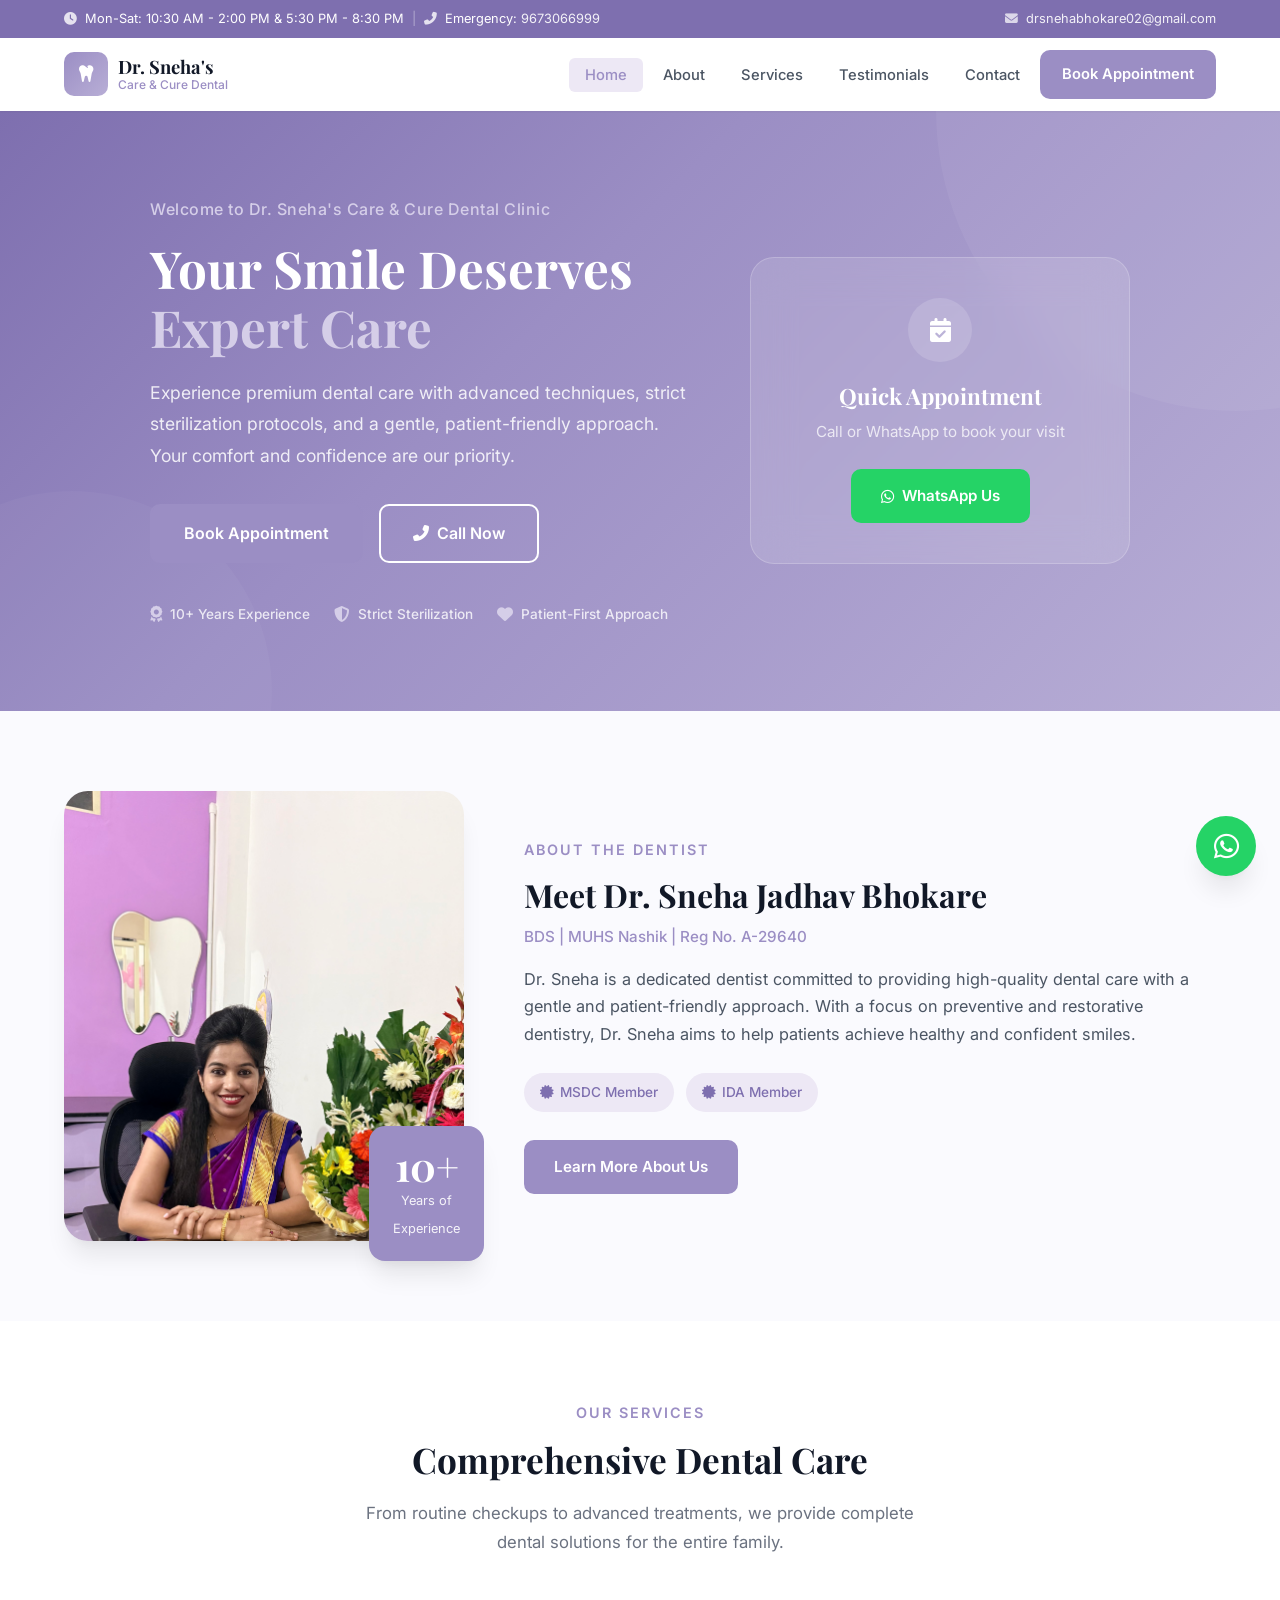
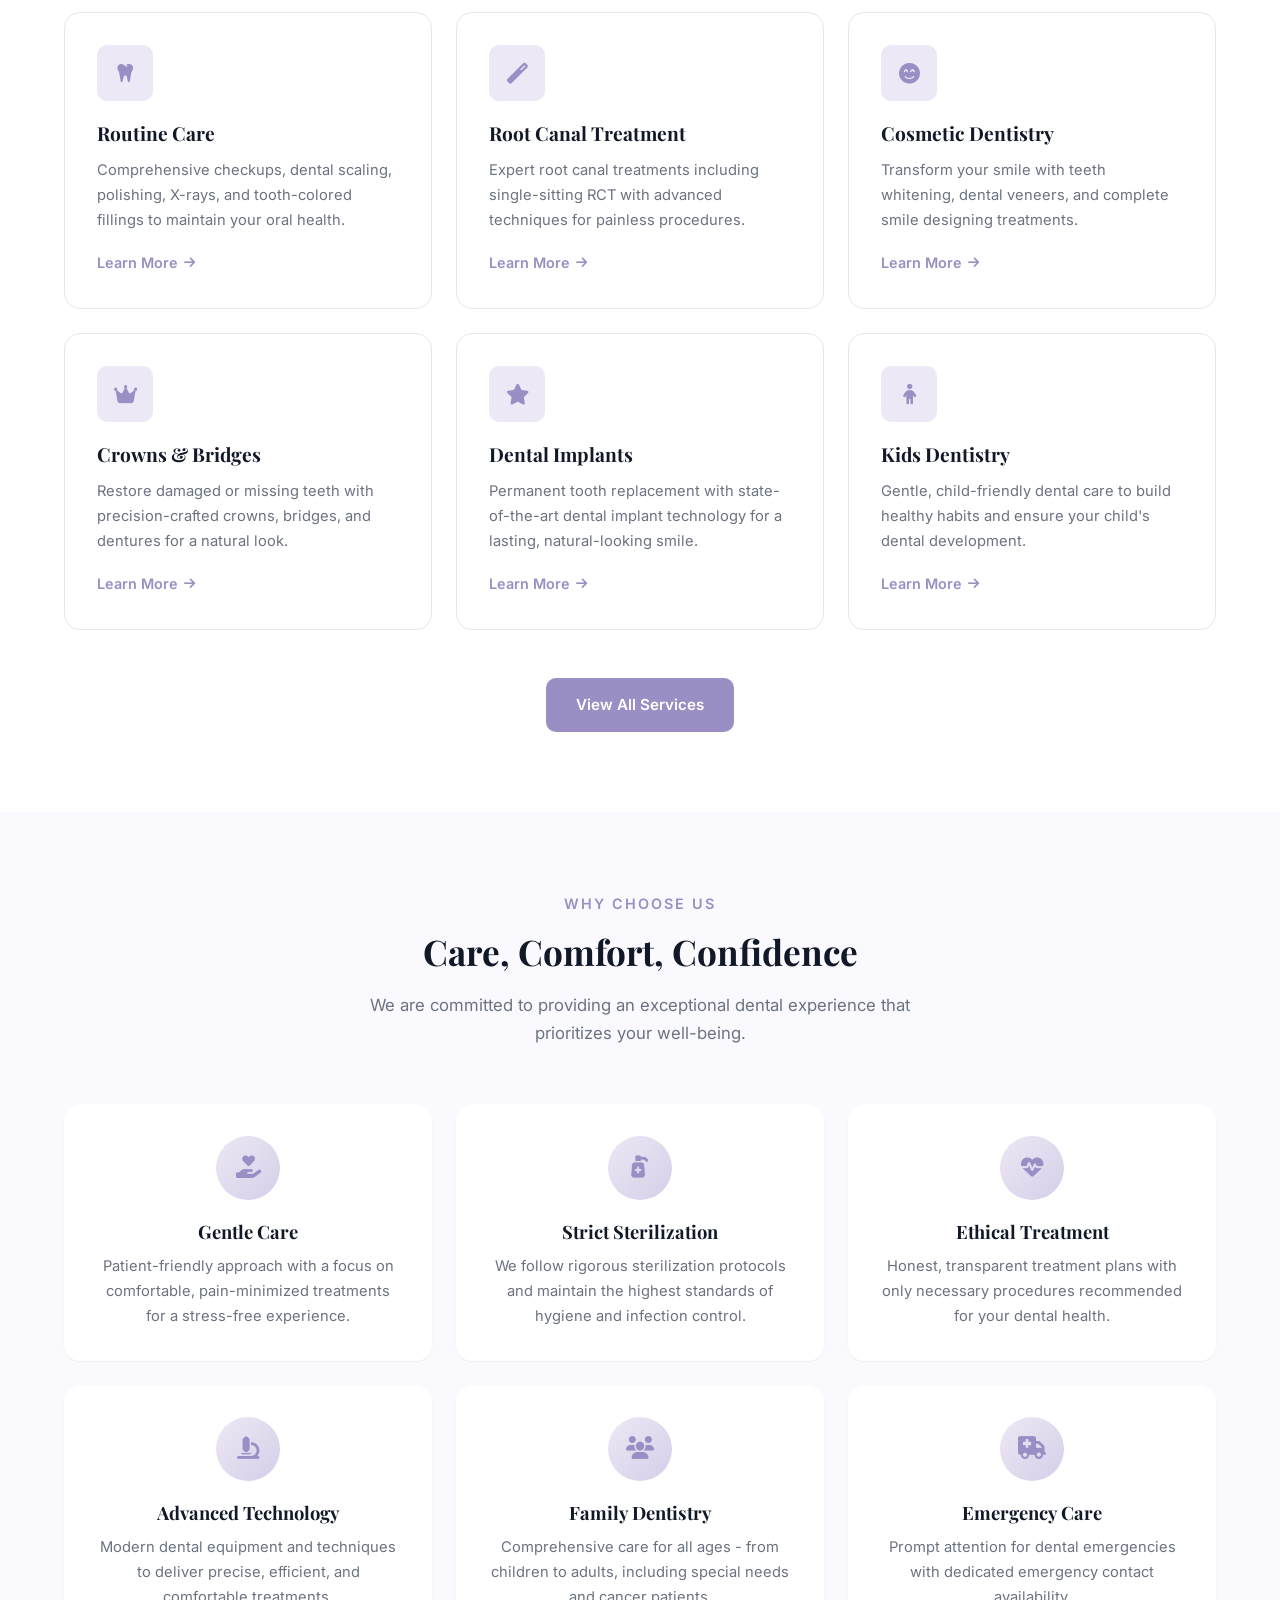
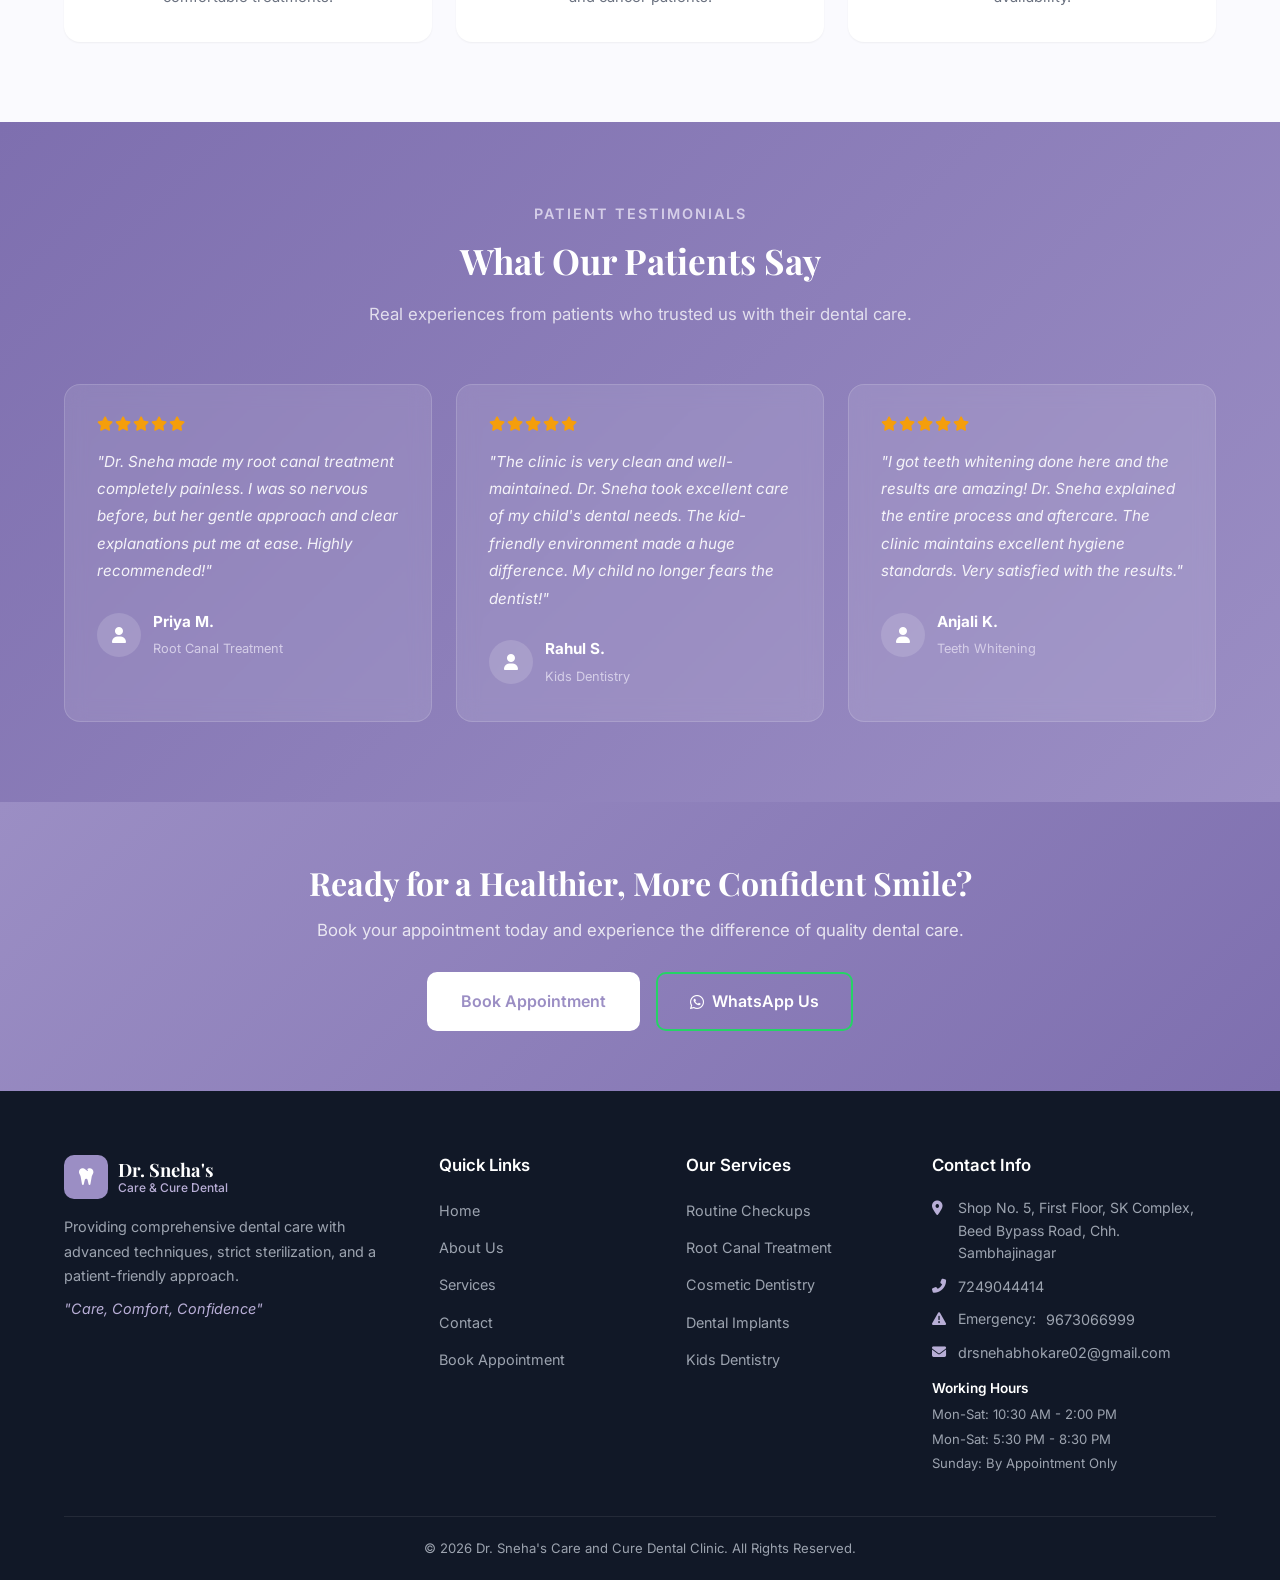
==== index.html @ 7ae0530c "add person image" ====
<!DOCTYPE html>
<html lang="en">
<head>
    <meta charset="UTF-8">
    <meta name="viewport" content="width=device-width, initial-scale=1.0">
    <meta name="description" content="Dr. Sneha's Care and Cure Dental Clinic - Premium dental care in Chh. Sambhajinagar. Offering root canal treatments, dental implants, cosmetic dentistry, and more. Book your appointment today.">
    <meta name="keywords" content="dentist Sambhajinagar, dental clinic, root canal treatment, dental implants, teeth whitening, cosmetic dentistry, kids dentistry, Dr Sneha Bhokare">
    <meta name="author" content="Dr. Sneha's Care and Cure Dental Clinic">
    <meta name="robots" content="index, follow">
    <meta property="og:title" content="Dr. Sneha's Care and Cure Dental Clinic | Care, Comfort, Confidence">
    <meta property="og:description" content="Premium dental care with advanced techniques and a patient-friendly approach in Chh. Sambhajinagar.">
    <meta property="og:type" content="website">
    <title>Dr. Sneha's Care and Cure Dental Clinic | Care, Comfort, Confidence</title>
    <link rel="preconnect" href="https://fonts.googleapis.com">
    <link rel="preconnect" href="https://fonts.gstatic.com" crossorigin>
    <link href="https://fonts.googleapis.com/css2?family=Playfair+Display:wght@400;500;600;700&family=Inter:wght@300;400;500;600;700&display=swap" rel="stylesheet">
    <link rel="stylesheet" href="https://cdnjs.cloudflare.com/ajax/libs/font-awesome/6.5.1/css/all.min.css">
    <link rel="stylesheet" href="css/styles.css">
</head>
<body>
    <!-- Top Bar -->
    <div class="top-bar">
        <div class="container top-bar-content">
            <div class="top-bar-left">
                <span><i class="fas fa-clock"></i> Mon-Sat: 10:30 AM - 2:00 PM &amp; 5:30 PM - 8:30 PM</span>
                <span class="top-bar-divider">|</span>
                <span><i class="fas fa-phone-alt"></i> Emergency: <a href="tel:9673066999">9673066999</a></span>
            </div>
            <div class="top-bar-right">
                <a href="mailto:drsnehabhokare02@gmail.com"><i class="fas fa-envelope"></i> drsnehabhokare02@gmail.com</a>
            </div>
        </div>
    </div>

    <!-- Navigation -->
    <nav class="navbar" id="navbar">
        <div class="container nav-content">
            <a href="index.html" class="logo">
                <span class="logo-icon"><i class="fas fa-tooth"></i></span>
                <div class="logo-text">
                    <span class="logo-name">Dr. Sneha's</span>
                    <span class="logo-tagline">Care &amp; Cure Dental</span>
                </div>
            </a>
            <ul class="nav-links" id="navLinks">
                <li><a href="index.html" class="active">Home</a></li>
                <li><a href="about.html">About</a></li>
                <li><a href="services.html">Services</a></li>
                <li><a href="index.html#testimonials">Testimonials</a></li>
                <li><a href="contact.html">Contact</a></li>
                <li><a href="contact.html#appointment" class="btn btn-nav">Book Appointment</a></li>
            </ul>
            <button class="hamburger" id="hamburger" aria-label="Toggle navigation menu">
                <span></span>
                <span></span>
                <span></span>
            </button>
        </div>
    </nav>

    <!-- Hero Section -->
    <section class="hero">
        <div class="hero-overlay"></div>
        <div class="container hero-content">
            <div class="hero-text">
                <p class="hero-subtitle">Welcome to Dr. Sneha's Care &amp; Cure Dental Clinic</p>
                <h1>Your Smile Deserves<br><span class="highlight">Expert Care</span></h1>
                <p class="hero-description">Experience premium dental care with advanced techniques, strict sterilization protocols, and a gentle, patient-friendly approach. Your comfort and confidence are our priority.</p>
                <div class="hero-cta">
                    <a href="contact.html#appointment" class="btn btn-primary btn-lg">Book Appointment</a>
                    <a href="tel:7249044414" class="btn btn-outline btn-lg"><i class="fas fa-phone-alt"></i> Call Now</a>
                </div>
                <div class="hero-badges">
                    <div class="badge">
                        <i class="fas fa-award"></i>
                        <span>10+ Years Experience</span>
                    </div>
                    <div class="badge">
                        <i class="fas fa-shield-alt"></i>
                        <span>Strict Sterilization</span>
                    </div>
                    <div class="badge">
                        <i class="fas fa-heart"></i>
                        <span>Patient-First Approach</span>
                    </div>
                </div>
            </div>
            <div class="hero-visual">
                <div class="hero-card">
                    <div class="hero-card-icon"><i class="fas fa-calendar-check"></i></div>
                    <h3>Quick Appointment</h3>
                    <p>Call or WhatsApp to book your visit</p>
                    <a href="https://wa.me/917249044414?text=Hello%20Dr.%20Sneha%2C%20I%20would%20like%20to%20book%20an%20appointment." class="btn btn-whatsapp" target="_blank" rel="noopener noreferrer">
                        <i class="fab fa-whatsapp"></i> WhatsApp Us
                    </a>
                </div>
            </div>
        </div>
    </section>

    <!-- About Preview Section -->
    <section class="section about-preview">
        <div class="container">
            <div class="about-preview-grid">
                <div class="about-preview-image">
                    <div class="doctor-image-wrapper about-img">
                        <img src="images/dr-sneha.jpg" alt="Dr. Sneha Jadhav Bhokare - Dentist at Care and Cure Dental Clinic" class="doctor-photo">
                    </div>
                    <div class="experience-badge">
                        <span class="exp-number">10+</span>
                        <span class="exp-text">Years of<br>Experience</span>
                    </div>
                </div>
                <div class="about-preview-content">
                    <p class="section-label">About the Dentist</p>
                    <h2>Meet Dr. Sneha Jadhav Bhokare</h2>
                    <p class="credentials">BDS | MUHS Nashik | Reg No. A-29640</p>
                    <p class="bio">Dr. Sneha is a dedicated dentist committed to providing high-quality dental care with a gentle and patient-friendly approach. With a focus on preventive and restorative dentistry, Dr. Sneha aims to help patients achieve healthy and confident smiles.</p>
                    <div class="membership-tags">
                        <span class="tag"><i class="fas fa-certificate"></i> MSDC Member</span>
                        <span class="tag"><i class="fas fa-certificate"></i> IDA Member</span>
                    </div>
                    <a href="about.html" class="btn btn-primary">Learn More About Us</a>
                </div>
            </div>
        </div>
    </section>

    <!-- Services Section -->
    <section class="section services-section" id="services">
        <div class="container">
            <div class="section-header">
                <p class="section-label">Our Services</p>
                <h2>Comprehensive Dental Care</h2>
                <p class="section-description">From routine checkups to advanced treatments, we provide complete dental solutions for the entire family.</p>
            </div>
            <div class="services-grid">
                <div class="service-card">
                    <div class="service-icon"><i class="fas fa-tooth"></i></div>
                    <h3>Routine Care</h3>
                    <p>Comprehensive checkups, dental scaling, polishing, X-rays, and tooth-colored fillings to maintain your oral health.</p>
                    <a href="services.html#routine" class="service-link">Learn More <i class="fas fa-arrow-right"></i></a>
                </div>
                <div class="service-card">
                    <div class="service-icon"><i class="fas fa-magic"></i></div>
                    <h3>Root Canal Treatment</h3>
                    <p>Expert root canal treatments including single-sitting RCT with advanced techniques for painless procedures.</p>
                    <a href="services.html#rootcanal" class="service-link">Learn More <i class="fas fa-arrow-right"></i></a>
                </div>
                <div class="service-card">
                    <div class="service-icon"><i class="fas fa-smile-beam"></i></div>
                    <h3>Cosmetic Dentistry</h3>
                    <p>Transform your smile with teeth whitening, dental veneers, and complete smile designing treatments.</p>
                    <a href="services.html#cosmetic" class="service-link">Learn More <i class="fas fa-arrow-right"></i></a>
                </div>
                <div class="service-card">
                    <div class="service-icon"><i class="fas fa-crown"></i></div>
                    <h3>Crowns &amp; Bridges</h3>
                    <p>Restore damaged or missing teeth with precision-crafted crowns, bridges, and dentures for a natural look.</p>
                    <a href="services.html#crowns" class="service-link">Learn More <i class="fas fa-arrow-right"></i></a>
                </div>
                <div class="service-card">
                    <div class="service-icon"><i class="fas fa-star"></i></div>
                    <h3>Dental Implants</h3>
                    <p>Permanent tooth replacement with state-of-the-art dental implant technology for a lasting, natural-looking smile.</p>
                    <a href="services.html#implants" class="service-link">Learn More <i class="fas fa-arrow-right"></i></a>
                </div>
                <div class="service-card">
                    <div class="service-icon"><i class="fas fa-child"></i></div>
                    <h3>Kids Dentistry</h3>
                    <p>Gentle, child-friendly dental care to build healthy habits and ensure your child's dental development.</p>
                    <a href="services.html#kids" class="service-link">Learn More <i class="fas fa-arrow-right"></i></a>
                </div>
            </div>
            <div class="section-cta">
                <a href="services.html" class="btn btn-primary">View All Services</a>
            </div>
        </div>
    </section>

    <!-- Why Choose Us Section -->
    <section class="section why-us-section">
        <div class="container">
            <div class="section-header">
                <p class="section-label">Why Choose Us</p>
                <h2>Care, Comfort, Confidence</h2>
                <p class="section-description">We are committed to providing an exceptional dental experience that prioritizes your well-being.</p>
            </div>
            <div class="why-us-grid">
                <div class="why-us-card">
                    <div class="why-us-icon"><i class="fas fa-hand-holding-heart"></i></div>
                    <h3>Gentle Care</h3>
                    <p>Patient-friendly approach with a focus on comfortable, pain-minimized treatments for a stress-free experience.</p>
                </div>
                <div class="why-us-card">
                    <div class="why-us-icon"><i class="fas fa-pump-medical"></i></div>
                    <h3>Strict Sterilization</h3>
                    <p>We follow rigorous sterilization protocols and maintain the highest standards of hygiene and infection control.</p>
                </div>
                <div class="why-us-card">
                    <div class="why-us-icon"><i class="fas fa-heartbeat"></i></div>
                    <h3>Ethical Treatment</h3>
                    <p>Honest, transparent treatment plans with only necessary procedures recommended for your dental health.</p>
                </div>
                <div class="why-us-card">
                    <div class="why-us-icon"><i class="fas fa-microscope"></i></div>
                    <h3>Advanced Technology</h3>
                    <p>Modern dental equipment and techniques to deliver precise, efficient, and comfortable treatments.</p>
                </div>
                <div class="why-us-card">
                    <div class="why-us-icon"><i class="fas fa-users"></i></div>
                    <h3>Family Dentistry</h3>
                    <p>Comprehensive care for all ages - from children to adults, including special needs and cancer patients.</p>
                </div>
                <div class="why-us-card">
                    <div class="why-us-icon"><i class="fas fa-ambulance"></i></div>
                    <h3>Emergency Care</h3>
                    <p>Prompt attention for dental emergencies with dedicated emergency contact availability.</p>
                </div>
            </div>
        </div>
    </section>

    <!-- Testimonials Section -->
    <section class="section testimonials-section" id="testimonials">
        <div class="container">
            <div class="section-header">
                <p class="section-label">Patient Testimonials</p>
                <h2>What Our Patients Say</h2>
                <p class="section-description">Real experiences from patients who trusted us with their dental care.</p>
            </div>
            <div class="testimonials-grid">
                <div class="testimonial-card">
                    <div class="testimonial-stars">
                        <i class="fas fa-star"></i><i class="fas fa-star"></i><i class="fas fa-star"></i><i class="fas fa-star"></i><i class="fas fa-star"></i>
                    </div>
                    <p class="testimonial-text">"Dr. Sneha made my root canal treatment completely painless. I was so nervous before, but her gentle approach and clear explanations put me at ease. Highly recommended!"</p>
                    <div class="testimonial-author">
                        <div class="author-avatar"><i class="fas fa-user"></i></div>
                        <div>
                            <strong>Priya M.</strong>
                            <span>Root Canal Treatment</span>
                        </div>
                    </div>
                </div>
                <div class="testimonial-card">
                    <div class="testimonial-stars">
                        <i class="fas fa-star"></i><i class="fas fa-star"></i><i class="fas fa-star"></i><i class="fas fa-star"></i><i class="fas fa-star"></i>
                    </div>
                    <p class="testimonial-text">"The clinic is very clean and well-maintained. Dr. Sneha took excellent care of my child's dental needs. The kid-friendly environment made a huge difference. My child no longer fears the dentist!"</p>
                    <div class="testimonial-author">
                        <div class="author-avatar"><i class="fas fa-user"></i></div>
                        <div>
                            <strong>Rahul S.</strong>
                            <span>Kids Dentistry</span>
                        </div>
                    </div>
                </div>
                <div class="testimonial-card">
                    <div class="testimonial-stars">
                        <i class="fas fa-star"></i><i class="fas fa-star"></i><i class="fas fa-star"></i><i class="fas fa-star"></i><i class="fas fa-star"></i>
                    </div>
                    <p class="testimonial-text">"I got teeth whitening done here and the results are amazing! Dr. Sneha explained the entire process and aftercare. The clinic maintains excellent hygiene standards. Very satisfied with the results."</p>
                    <div class="testimonial-author">
                        <div class="author-avatar"><i class="fas fa-user"></i></div>
                        <div>
                            <strong>Anjali K.</strong>
                            <span>Teeth Whitening</span>
                        </div>
                    </div>
                </div>
            </div>
        </div>
    </section>

    <!-- CTA Section -->
    <section class="cta-section">
        <div class="container cta-content">
            <h2>Ready for a Healthier, More Confident Smile?</h2>
            <p>Book your appointment today and experience the difference of quality dental care.</p>
            <div class="cta-buttons">
                <a href="contact.html#appointment" class="btn btn-white btn-lg">Book Appointment</a>
                <a href="https://wa.me/917249044414?text=Hello%20Dr.%20Sneha%2C%20I%20would%20like%20to%20book%20an%20appointment." class="btn btn-whatsapp-outline btn-lg" target="_blank" rel="noopener noreferrer">
                    <i class="fab fa-whatsapp"></i> WhatsApp Us
                </a>
            </div>
        </div>
    </section>

    <!-- Footer -->
    <footer class="footer">
        <div class="container">
            <div class="footer-grid">
                <div class="footer-col">
                    <div class="footer-logo">
                        <span class="logo-icon"><i class="fas fa-tooth"></i></span>
                        <div class="logo-text">
                            <span class="logo-name">Dr. Sneha's</span>
                            <span class="logo-tagline">Care &amp; Cure Dental</span>
                        </div>
                    </div>
                    <p>Providing comprehensive dental care with advanced techniques, strict sterilization, and a patient-friendly approach.</p>
                    <p class="tagline-footer"><em>"Care, Comfort, Confidence"</em></p>
                </div>
                <div class="footer-col">
                    <h4>Quick Links</h4>
                    <ul>
                        <li><a href="index.html">Home</a></li>
                        <li><a href="about.html">About Us</a></li>
                        <li><a href="services.html">Services</a></li>
                        <li><a href="contact.html">Contact</a></li>
                        <li><a href="contact.html#appointment">Book Appointment</a></li>
                    </ul>
                </div>
                <div class="footer-col">
                    <h4>Our Services</h4>
                    <ul>
                        <li><a href="services.html#routine">Routine Checkups</a></li>
                        <li><a href="services.html#rootcanal">Root Canal Treatment</a></li>
                        <li><a href="services.html#cosmetic">Cosmetic Dentistry</a></li>
                        <li><a href="services.html#implants">Dental Implants</a></li>
                        <li><a href="services.html#kids">Kids Dentistry</a></li>
                    </ul>
                </div>
                <div class="footer-col">
                    <h4>Contact Info</h4>
                    <ul class="contact-list">
                        <li><i class="fas fa-map-marker-alt"></i> Shop No. 5, First Floor, SK Complex, Beed Bypass Road, Chh. Sambhajinagar</li>
                        <li><i class="fas fa-phone-alt"></i> <a href="tel:7249044414">7249044414</a></li>
                        <li><i class="fas fa-exclamation-triangle"></i> Emergency: <a href="tel:9673066999">9673066999</a></li>
                        <li><i class="fas fa-envelope"></i> <a href="mailto:drsnehabhokare02@gmail.com">drsnehabhokare02@gmail.com</a></li>
                    </ul>
                    <div class="footer-hours">
                        <h5>Working Hours</h5>
                        <p>Mon-Sat: 10:30 AM - 2:00 PM</p>
                        <p>Mon-Sat: 5:30 PM - 8:30 PM</p>
                        <p>Sunday: By Appointment Only</p>
                    </div>
                </div>
            </div>
            <div class="footer-bottom">
                <p>&copy; 2026 Dr. Sneha's Care and Cure Dental Clinic. All Rights Reserved.</p>
            </div>
        </div>
    </footer>

    <!-- WhatsApp Float Button -->
    <a href="https://wa.me/917249044414?text=Hello%20Dr.%20Sneha%2C%20I%20would%20like%20to%20book%20an%20appointment." class="whatsapp-float" target="_blank" rel="noopener noreferrer" aria-label="Chat on WhatsApp">
        <i class="fab fa-whatsapp"></i>
    </a>

    <!-- Back to Top Button -->
    <button class="back-to-top" id="backToTop" aria-label="Back to top">
        <i class="fas fa-chevron-up"></i>
    </button>

    <script src="js/main.js"></script>
</body>
</html>
---- css/styles.css ----
/* ===================================
   Dr. Sneha's Care & Cure Dental Clinic
   Premium Dental Website Stylesheet
   Color Palette: Lavender / White
   =================================== */

/* --- CSS Variables --- */
:root {
    --primary: #9B8EC4;
    --primary-dark: #7E6FAF;
    --primary-light: #B8AED6;
    --primary-lighter: #D5CEE8;
    --primary-lightest: #EDE8F5;
    --lavender: #D5CEE8;
    --lavender-light: #F0ECF7;
    --white: #FFFFFF;
    --off-white: #FAFAFE;
    --gray-50: #F9FAFB;
    --gray-100: #F3F4F6;
    --gray-200: #E5E7EB;
    --gray-300: #D1D5DB;
    --gray-400: #9CA3AF;
    --gray-500: #6B7280;
    --gray-600: #4B5563;
    --gray-700: #374151;
    --gray-800: #1F2937;
    --gray-900: #111827;
    --success: #10B981;
    --warning: #F59E0B;
    --danger: #EF4444;
    --whatsapp: #25D366;
    --font-heading: 'Playfair Display', Georgia, serif;
    --font-body: 'Inter', -apple-system, BlinkMacSystemFont, sans-serif;
    --shadow-sm: 0 1px 2px rgba(0, 0, 0, 0.05);
    --shadow: 0 4px 6px -1px rgba(0, 0, 0, 0.07), 0 2px 4px -2px rgba(0, 0, 0, 0.05);
    --shadow-md: 0 10px 15px -3px rgba(0, 0, 0, 0.08), 0 4px 6px -4px rgba(0, 0, 0, 0.05);
    --shadow-lg: 0 20px 25px -5px rgba(0, 0, 0, 0.08), 0 8px 10px -6px rgba(0, 0, 0, 0.04);
    --shadow-xl: 0 25px 50px -12px rgba(0, 0, 0, 0.15);
    --radius-sm: 6px;
    --radius: 10px;
    --radius-lg: 16px;
    --radius-xl: 24px;
    --transition: all 0.3s ease;
}

/* --- Reset & Base --- */
*, *::before, *::after {
    margin: 0;
    padding: 0;
    box-sizing: border-box;
}

html {
    scroll-behavior: smooth;
    scroll-padding-top: 100px;
}

body {
    font-family: var(--font-body);
    color: var(--gray-700);
    line-height: 1.7;
    background: var(--white);
    -webkit-font-smoothing: antialiased;
}

a {
    text-decoration: none;
    color: var(--primary);
    transition: var(--transition);
}

a:hover {
    color: var(--primary-dark);
}

img {
    max-width: 100%;
    height: auto;
    display: block;
}

h1, h2, h3, h4, h5, h6 {
    font-family: var(--font-heading);
    color: var(--gray-900);
    line-height: 1.3;
}

.container {
    max-width: 1200px;
    margin: 0 auto;
    padding: 0 24px;
}

.section {
    padding: 80px 0;
}

/* --- Top Bar --- */
.top-bar {
    background: var(--primary-dark);
    color: var(--white);
    font-size: 0.8rem;
    padding: 8px 0;
}

.top-bar-content {
    display: flex;
    justify-content: space-between;
    align-items: center;
}

.top-bar-left {
    display: flex;
    align-items: center;
    gap: 8px;
}

.top-bar-left i, .top-bar-right i {
    margin-right: 4px;
    opacity: 0.8;
}

.top-bar a {
    color: var(--white);
    opacity: 0.9;
}

.top-bar a:hover {
    opacity: 1;
    color: var(--lavender);
}

.top-bar-divider {
    opacity: 0.4;
}

/* --- Navbar --- */
.navbar {
    background: var(--white);
    position: sticky;
    top: 0;
    z-index: 1000;
    box-shadow: var(--shadow-sm);
    transition: var(--transition);
}

.navbar.scrolled {
    box-shadow: var(--shadow-md);
}

.nav-content {
    display: flex;
    justify-content: space-between;
    align-items: center;
    padding-top: 12px;
    padding-bottom: 12px;
}

.logo {
    display: flex;
    align-items: center;
    gap: 10px;
    color: var(--gray-900);
}

.logo:hover {
    color: var(--gray-900);
}

.logo-icon {
    width: 44px;
    height: 44px;
    background: linear-gradient(135deg, var(--primary), var(--primary-light));
    border-radius: var(--radius);
    display: flex;
    align-items: center;
    justify-content: center;
    color: var(--white);
    font-size: 1.2rem;
}

.logo-text {
    display: flex;
    flex-direction: column;
}

.logo-name {
    font-family: var(--font-heading);
    font-size: 1.15rem;
    font-weight: 700;
    color: var(--gray-900);
    line-height: 1.2;
}

.logo-tagline {
    font-size: 0.75rem;
    color: var(--primary);
    font-weight: 500;
    line-height: 1.2;
}

.nav-links {
    display: flex;
    align-items: center;
    list-style: none;
    gap: 4px;
}

.nav-links a {
    color: var(--gray-600);
    font-weight: 500;
    font-size: 0.92rem;
    padding: 8px 16px;
    border-radius: var(--radius-sm);
    transition: var(--transition);
}

.nav-links a:hover,
.nav-links a.active {
    color: var(--primary);
    background: var(--primary-lightest);
}

.btn-nav {
    background: var(--primary) !important;
    color: var(--white) !important;
    padding: 10px 20px !important;
    border-radius: var(--radius) !important;
    font-weight: 600 !important;
}

.btn-nav:hover {
    background: var(--primary-dark) !important;
    color: var(--white) !important;
}

.hamburger {
    display: none;
    flex-direction: column;
    gap: 5px;
    background: none;
    border: none;
    cursor: pointer;
    padding: 8px;
}

.hamburger span {
    width: 24px;
    height: 2.5px;
    background: var(--gray-700);
    border-radius: 2px;
    transition: var(--transition);
}

.hamburger.active span:nth-child(1) {
    transform: rotate(45deg) translate(5px, 5px);
}

.hamburger.active span:nth-child(2) {
    opacity: 0;
}

.hamburger.active span:nth-child(3) {
    transform: rotate(-45deg) translate(5px, -5px);
}

/* --- Buttons --- */
.btn {
    display: inline-flex;
    align-items: center;
    justify-content: center;
    gap: 8px;
    font-family: var(--font-body);
    font-weight: 600;
    font-size: 0.95rem;
    padding: 12px 28px;
    border-radius: var(--radius);
    border: 2px solid transparent;
    cursor: pointer;
    transition: var(--transition);
    white-space: nowrap;
}

.btn-primary {
    background: var(--primary);
    color: var(--white);
    border-color: var(--primary);
}

.btn-primary:hover {
    background: var(--primary-dark);
    border-color: var(--primary-dark);
    color: var(--white);
    transform: translateY(-2px);
    box-shadow: var(--shadow-md);
}

.btn-outline {
    background: transparent;
    color: var(--white);
    border-color: var(--white);
}

.btn-outline:hover {
    background: var(--white);
    color: var(--primary);
    transform: translateY(-2px);
}

.btn-white {
    background: var(--white);
    color: var(--primary);
    border-color: var(--white);
}

.btn-white:hover {
    background: var(--primary-lightest);
    color: var(--primary-dark);
    transform: translateY(-2px);
    box-shadow: var(--shadow-md);
}

.btn-whatsapp {
    background: var(--whatsapp);
    color: var(--white);
    border-color: var(--whatsapp);
}

.btn-whatsapp:hover {
    background: #1da851;
    border-color: #1da851;
    color: var(--white);
    transform: translateY(-2px);
}

.btn-whatsapp-outline {
    background: transparent;
    color: var(--white);
    border-color: var(--whatsapp);
}

.btn-whatsapp-outline:hover {
    background: var(--whatsapp);
    color: var(--white);
    transform: translateY(-2px);
}

.btn-lg {
    padding: 14px 32px;
    font-size: 1rem;
}

.btn-full {
    width: 100%;
}

/* --- Hero Section --- */
.hero {
    position: relative;
    background: linear-gradient(135deg, var(--primary-dark) 0%, var(--primary) 40%, var(--primary-light) 100%);
    min-height: 600px;
    display: flex;
    align-items: center;
    overflow: hidden;
}

.hero::before {
    content: '';
    position: absolute;
    top: -50%;
    right: -20%;
    width: 600px;
    height: 600px;
    background: rgba(255, 255, 255, 0.05);
    border-radius: 50%;
}

.hero::after {
    content: '';
    position: absolute;
    bottom: -30%;
    left: -10%;
    width: 400px;
    height: 400px;
    background: rgba(255, 255, 255, 0.03);
    border-radius: 50%;
}

.hero-content {
    display: grid;
    grid-template-columns: 1fr 380px;
    gap: 60px;
    align-items: center;
    padding: 80px 24px;
    position: relative;
    z-index: 1;
}

.hero-subtitle {
    color: var(--lavender);
    font-weight: 500;
    font-size: 1rem;
    margin-bottom: 16px;
    letter-spacing: 0.5px;
}

.hero h1 {
    color: var(--white);
    font-size: 3.2rem;
    font-weight: 700;
    margin-bottom: 20px;
    line-height: 1.15;
}

.hero .highlight {
    color: var(--lavender);
    position: relative;
}

.hero-description {
    color: rgba(255, 255, 255, 0.85);
    font-size: 1.1rem;
    margin-bottom: 32px;
    max-width: 540px;
    line-height: 1.8;
}

.hero-cta {
    display: flex;
    gap: 16px;
    margin-bottom: 40px;
}

.hero-badges {
    display: flex;
    gap: 24px;
}

.badge {
    display: flex;
    align-items: center;
    gap: 8px;
    color: rgba(255, 255, 255, 0.8);
    font-size: 0.85rem;
    font-weight: 500;
}

.badge i {
    color: var(--lavender);
    font-size: 1rem;
}

.hero-card {
    background: rgba(255, 255, 255, 0.12);
    backdrop-filter: blur(20px);
    border: 1px solid rgba(255, 255, 255, 0.2);
    border-radius: var(--radius-xl);
    padding: 40px 32px;
    text-align: center;
    color: var(--white);
}

.hero-card-icon {
    width: 64px;
    height: 64px;
    background: rgba(255, 255, 255, 0.15);
    border-radius: 50%;
    display: flex;
    align-items: center;
    justify-content: center;
    margin: 0 auto 20px;
    font-size: 1.5rem;
}

.hero-card h3 {
    color: var(--white);
    font-size: 1.4rem;
    margin-bottom: 8px;
}

.hero-card p {
    color: rgba(255, 255, 255, 0.75);
    margin-bottom: 24px;
    font-size: 0.95rem;
}

/* --- Section Styles --- */
.section-header {
    text-align: center;
    margin-bottom: 56px;
}

.section-label {
    color: var(--primary);
    font-weight: 600;
    font-size: 0.9rem;
    text-transform: uppercase;
    letter-spacing: 2px;
    margin-bottom: 12px;
}

.section-header h2 {
    font-size: 2.2rem;
    margin-bottom: 16px;
}

.section-description {
    color: var(--gray-500);
    font-size: 1.05rem;
    max-width: 600px;
    margin: 0 auto;
}

.section-cta {
    text-align: center;
    margin-top: 48px;
}

/* --- About Preview --- */
.about-preview {
    background: var(--off-white);
}

.about-preview-grid {
    display: grid;
    grid-template-columns: 400px 1fr;
    gap: 60px;
    align-items: center;
}

.about-preview-image {
    position: relative;
}

.image-placeholder {
    background: linear-gradient(135deg, var(--primary-lighter), var(--lavender-light));
    border-radius: var(--radius-lg);
    display: flex;
    flex-direction: column;
    align-items: center;
    justify-content: center;
    gap: 16px;
    color: var(--primary);
    min-height: 450px;
}

.image-placeholder i {
    font-size: 4rem;
    opacity: 0.6;
}

.image-placeholder span {
    font-weight: 500;
    font-size: 0.95rem;
    opacity: 0.7;
}

/* --- Doctor Photo --- */
.doctor-image-wrapper {
    border-radius: var(--radius-xl);
    overflow: hidden;
    min-height: 450px;
    position: relative;
    box-shadow: var(--shadow-lg);
}

.doctor-image-wrapper.doctor-portrait {
    min-height: 480px;
}

.doctor-photo {
    width: 100%;
    height: 100%;
    object-fit: cover;
    object-position: top center;
    position: absolute;
    top: 0;
    left: 0;
    display: block;
}

.experience-badge {
    position: absolute;
    bottom: -20px;
    right: -20px;
    background: var(--primary);
    color: var(--white);
    border-radius: var(--radius-lg);
    padding: 20px 24px;
    text-align: center;
    box-shadow: var(--shadow-lg);
}

.exp-number {
    display: block;
    font-family: var(--font-heading);
    font-size: 2.5rem;
    font-weight: 700;
    line-height: 1;
}

.exp-text {
    font-size: 0.8rem;
    opacity: 0.9;
    line-height: 1.3;
}

.about-preview-content .credentials {
    color: var(--primary);
    font-weight: 500;
    font-size: 0.95rem;
    margin-bottom: 16px;
}

.about-preview-content h2 {
    font-size: 2rem;
    margin-bottom: 8px;
}

.bio {
    color: var(--gray-600);
    margin-bottom: 24px;
    font-size: 1.02rem;
}

.membership-tags {
    display: flex;
    flex-wrap: wrap;
    gap: 12px;
    margin-bottom: 28px;
}

.tag {
    background: var(--primary-lightest);
    color: var(--primary-dark);
    padding: 8px 16px;
    border-radius: 50px;
    font-size: 0.85rem;
    font-weight: 500;
    display: flex;
    align-items: center;
    gap: 6px;
}

/* --- Services Section --- */
.services-grid {
    display: grid;
    grid-template-columns: repeat(3, 1fr);
    gap: 24px;
}

.service-card {
    background: var(--white);
    border: 1px solid var(--gray-200);
    border-radius: var(--radius-lg);
    padding: 32px;
    transition: var(--transition);
}

.service-card:hover {
    border-color: var(--primary-light);
    box-shadow: var(--shadow-lg);
    transform: translateY(-4px);
}

.service-icon {
    width: 56px;
    height: 56px;
    background: var(--primary-lightest);
    border-radius: var(--radius);
    display: flex;
    align-items: center;
    justify-content: center;
    color: var(--primary);
    font-size: 1.3rem;
    margin-bottom: 20px;
    transition: var(--transition);
}

.service-card:hover .service-icon {
    background: var(--primary);
    color: var(--white);
}

.service-card h3 {
    font-size: 1.2rem;
    margin-bottom: 12px;
}

.service-card p {
    color: var(--gray-500);
    font-size: 0.92rem;
    margin-bottom: 16px;
}

.service-link {
    font-weight: 600;
    font-size: 0.9rem;
    display: inline-flex;
    align-items: center;
    gap: 6px;
}

.service-link i {
    font-size: 0.8rem;
    transition: transform 0.3s;
}

.service-link:hover i {
    transform: translateX(4px);
}

/* --- Why Us Section --- */
.why-us-section {
    background: var(--off-white);
}

.why-us-grid {
    display: grid;
    grid-template-columns: repeat(3, 1fr);
    gap: 24px;
}

.why-us-card {
    background: var(--white);
    border-radius: var(--radius-lg);
    padding: 32px;
    text-align: center;
    box-shadow: var(--shadow-sm);
    transition: var(--transition);
}

.why-us-card:hover {
    box-shadow: var(--shadow-md);
    transform: translateY(-2px);
}

.why-us-icon {
    width: 64px;
    height: 64px;
    background: linear-gradient(135deg, var(--primary-lightest), var(--lavender));
    border-radius: 50%;
    display: flex;
    align-items: center;
    justify-content: center;
    color: var(--primary);
    font-size: 1.4rem;
    margin: 0 auto 20px;
}

.why-us-card h3 {
    font-size: 1.15rem;
    margin-bottom: 10px;
}

.why-us-card p {
    color: var(--gray-500);
    font-size: 0.92rem;
}

/* --- Testimonials Section --- */
.testimonials-section {
    background: linear-gradient(135deg, var(--primary-dark) 0%, var(--primary) 100%);
    color: var(--white);
}

.testimonials-section .section-label {
    color: var(--lavender);
}

.testimonials-section .section-header h2 {
    color: var(--white);
}

.testimonials-section .section-description {
    color: rgba(255, 255, 255, 0.75);
}

.testimonials-grid {
    display: grid;
    grid-template-columns: repeat(3, 1fr);
    gap: 24px;
}

.testimonial-card {
    background: rgba(255, 255, 255, 0.1);
    backdrop-filter: blur(10px);
    border: 1px solid rgba(255, 255, 255, 0.15);
    border-radius: var(--radius-lg);
    padding: 32px;
}

.testimonial-stars {
    color: var(--warning);
    margin-bottom: 16px;
    font-size: 0.9rem;
    display: flex;
    gap: 2px;
}

.testimonial-text {
    color: rgba(255, 255, 255, 0.9);
    font-size: 0.95rem;
    font-style: italic;
    margin-bottom: 24px;
    line-height: 1.8;
}

.testimonial-author {
    display: flex;
    align-items: center;
    gap: 12px;
}

.author-avatar {
    width: 44px;
    height: 44px;
    background: rgba(255, 255, 255, 0.15);
    border-radius: 50%;
    display: flex;
    align-items: center;
    justify-content: center;
    color: var(--white);
    font-size: 1rem;
}

.testimonial-author strong {
    display: block;
    color: var(--white);
    font-size: 0.95rem;
}

.testimonial-author span {
    color: var(--lavender);
    font-size: 0.8rem;
}

/* --- CTA Section --- */
.cta-section {
    background: linear-gradient(135deg, var(--primary) 0%, var(--primary-dark) 100%);
    padding: 60px 0;
}

.cta-content {
    text-align: center;
}

.cta-content h2 {
    color: var(--white);
    font-size: 2rem;
    margin-bottom: 12px;
}

.cta-content p {
    color: rgba(255, 255, 255, 0.8);
    font-size: 1.05rem;
    margin-bottom: 28px;
}

.cta-buttons {
    display: flex;
    justify-content: center;
    gap: 16px;
    flex-wrap: wrap;
}

/* --- Page Header (Inner pages) --- */
.page-header {
    background: linear-gradient(135deg, var(--primary-dark) 0%, var(--primary) 100%);
    padding: 60px 0 50px;
    text-align: center;
}

.page-header h1 {
    color: var(--white);
    font-size: 2.5rem;
    margin-bottom: 8px;
}

.page-header p {
    color: rgba(255, 255, 255, 0.8);
    font-size: 1.05rem;
    margin-bottom: 16px;
}

.breadcrumb {
    font-size: 0.85rem;
    color: rgba(255, 255, 255, 0.6);
}

.breadcrumb a {
    color: rgba(255, 255, 255, 0.7);
}

.breadcrumb a:hover {
    color: var(--white);
}

.breadcrumb i {
    font-size: 0.7rem;
    margin: 0 8px;
}

/* --- About Doctor Section --- */
.about-doctor-grid {
    display: grid;
    grid-template-columns: 380px 1fr;
    gap: 60px;
    align-items: start;
}

.doctor-portrait {
    min-height: 480px;
    border-radius: var(--radius-xl);
}

.credential-list {
    display: grid;
    grid-template-columns: 1fr 1fr;
    gap: 16px;
    margin-bottom: 24px;
}

.credential {
    display: flex;
    align-items: start;
    gap: 12px;
    padding: 12px 16px;
    background: var(--primary-lightest);
    border-radius: var(--radius);
}

.credential i {
    color: var(--primary);
    font-size: 1.1rem;
    margin-top: 2px;
}

.credential strong {
    display: block;
    font-size: 0.8rem;
    color: var(--gray-500);
    text-transform: uppercase;
    letter-spacing: 0.5px;
}

.credential span {
    font-size: 0.95rem;
    color: var(--gray-800);
    font-weight: 500;
}

.bio-text {
    color: var(--gray-600);
    margin-bottom: 16px;
    font-size: 1rem;
}

.membership-section {
    margin-top: 24px;
}

.membership-section h4 {
    font-family: var(--font-body);
    font-size: 0.9rem;
    text-transform: uppercase;
    letter-spacing: 1px;
    color: var(--gray-500);
    margin-bottom: 12px;
}

/* --- Clinic Features --- */
.clinic-overview {
    background: var(--off-white);
}

.clinic-features-grid {
    display: grid;
    grid-template-columns: repeat(3, 1fr);
    gap: 24px;
}

.clinic-feature {
    text-align: center;
}

.feature-image-placeholder {
    background: linear-gradient(135deg, var(--primary-lighter), var(--lavender-light));
    border-radius: var(--radius-lg);
    min-height: 220px;
    display: flex;
    flex-direction: column;
    align-items: center;
    justify-content: center;
    gap: 12px;
    margin-bottom: 20px;
    color: var(--primary);
}

.feature-image-placeholder i {
    font-size: 3rem;
    opacity: 0.5;
}

.feature-image-placeholder span {
    font-size: 0.85rem;
    opacity: 0.6;
    font-weight: 500;
}

.clinic-feature h3 {
    font-size: 1.2rem;
    margin-bottom: 8px;
}

.clinic-feature p {
    color: var(--gray-500);
    font-size: 0.92rem;
}

/* --- Values Section --- */
.values-grid {
    display: grid;
    grid-template-columns: repeat(3, 1fr);
    gap: 24px;
}

.value-card {
    background: var(--white);
    border: 1px solid var(--gray-200);
    border-radius: var(--radius-lg);
    padding: 36px;
    transition: var(--transition);
}

.value-card:hover {
    border-color: var(--primary-light);
    box-shadow: var(--shadow-md);
}

.value-number {
    font-family: var(--font-heading);
    font-size: 2.5rem;
    font-weight: 700;
    color: var(--primary-lighter);
    margin-bottom: 12px;
}

.value-card h3 {
    font-size: 1.3rem;
    margin-bottom: 12px;
}

.value-card p {
    color: var(--gray-500);
    font-size: 0.95rem;
}

/* --- Patients Section --- */
.patients-section {
    background: var(--off-white);
}

.patients-grid {
    display: grid;
    grid-template-columns: repeat(3, 1fr);
    gap: 20px;
}

.patient-type {
    background: var(--white);
    border-radius: var(--radius-lg);
    padding: 28px;
    text-align: center;
    border: 1px solid var(--gray-200);
    transition: var(--transition);
}

.patient-type:hover {
    border-color: var(--primary-light);
    box-shadow: var(--shadow);
}

.patient-type i {
    font-size: 2rem;
    color: var(--primary);
    margin-bottom: 12px;
}

.patient-type h4 {
    font-size: 1.05rem;
    margin-bottom: 6px;
}

.patient-type p {
    color: var(--gray-500);
    font-size: 0.85rem;
}

/* --- Services Detail Page --- */
.service-detail-block {
    padding: 60px 0;
    border-bottom: 1px solid var(--gray-200);
}

.service-detail-block:last-child {
    border-bottom: none;
}

.service-detail-block.alt {
    background: var(--off-white);
}

.service-detail-content {
    max-width: 800px;
    margin: 0 auto;
}

.service-detail-icon {
    width: 64px;
    height: 64px;
    background: var(--primary-lightest);
    border-radius: var(--radius-lg);
    display: flex;
    align-items: center;
    justify-content: center;
    color: var(--primary);
    font-size: 1.5rem;
    margin-bottom: 20px;
}

.service-detail-content h2 {
    font-size: 1.8rem;
    margin-bottom: 16px;
}

.service-intro {
    color: var(--gray-600);
    font-size: 1.05rem;
    margin-bottom: 32px;
    line-height: 1.8;
}

.service-list {
    display: flex;
    flex-direction: column;
    gap: 20px;
}

.service-item {
    display: flex;
    gap: 16px;
    align-items: start;
}

.service-item > i {
    color: var(--primary);
    font-size: 1.2rem;
    margin-top: 4px;
    flex-shrink: 0;
}

.service-item h4 {
    font-family: var(--font-body);
    font-size: 1.05rem;
    margin-bottom: 4px;
    color: var(--gray-800);
}

.service-item p {
    color: var(--gray-500);
    font-size: 0.92rem;
}

/* --- Contact Section --- */
.contact-grid {
    display: grid;
    grid-template-columns: 1fr 1fr;
    gap: 48px;
    align-items: start;
}

.contact-info h2 {
    font-size: 1.8rem;
    margin-bottom: 12px;
}

.contact-info > p {
    color: var(--gray-500);
    margin-bottom: 28px;
}

.contact-cards {
    display: flex;
    flex-direction: column;
    gap: 16px;
    margin-bottom: 32px;
}

.contact-card {
    display: flex;
    align-items: center;
    gap: 16px;
    padding: 16px 20px;
    background: var(--off-white);
    border-radius: var(--radius);
    border: 1px solid var(--gray-200);
    transition: var(--transition);
}

.contact-card:hover {
    border-color: var(--primary-light);
}

.contact-card-icon {
    width: 48px;
    height: 48px;
    background: var(--primary-lightest);
    border-radius: var(--radius);
    display: flex;
    align-items: center;
    justify-content: center;
    color: var(--primary);
    font-size: 1.1rem;
    flex-shrink: 0;
}

.contact-card-icon.emergency {
    background: #FEF2F2;
    color: var(--danger);
}

.contact-card h4 {
    font-family: var(--font-body);
    font-size: 0.85rem;
    text-transform: uppercase;
    letter-spacing: 0.5px;
    color: var(--gray-400);
    margin-bottom: 2px;
}

.contact-card a {
    font-weight: 600;
    font-size: 1.05rem;
}

.contact-card p {
    font-size: 0.9rem;
    color: var(--gray-600);
    line-height: 1.6;
}

.working-hours-card {
    background: var(--primary-lightest);
    border-radius: var(--radius-lg);
    padding: 24px;
}

.working-hours-card h3 {
    font-size: 1.1rem;
    margin-bottom: 16px;
    display: flex;
    align-items: center;
    gap: 8px;
}

.working-hours-card h3 i {
    color: var(--primary);
}

.hours-table {
    width: 100%;
    border-collapse: collapse;
}

.hours-table td {
    padding: 8px 0;
    font-size: 0.92rem;
    border-bottom: 1px solid var(--primary-lighter);
}

.hours-table tr:last-child td {
    border-bottom: none;
}

.hours-table td:last-child {
    font-weight: 600;
    color: var(--primary-dark);
    text-align: right;
}

/* --- Appointment Form --- */
.appointment-form-wrapper {
    background: var(--white);
    border: 1px solid var(--gray-200);
    border-radius: var(--radius-xl);
    padding: 36px;
    box-shadow: var(--shadow-md);
}

.appointment-form-wrapper h2 {
    font-size: 1.6rem;
    margin-bottom: 6px;
}

.appointment-form-wrapper > p {
    color: var(--gray-500);
    margin-bottom: 28px;
    font-size: 0.92rem;
}

.form-group {
    margin-bottom: 20px;
}

.form-row {
    display: grid;
    grid-template-columns: 1fr 1fr;
    gap: 16px;
}

.form-group label {
    display: block;
    font-weight: 500;
    font-size: 0.9rem;
    color: var(--gray-700);
    margin-bottom: 6px;
}

.required {
    color: var(--danger);
}

.form-group input,
.form-group select,
.form-group textarea {
    width: 100%;
    padding: 12px 16px;
    border: 1.5px solid var(--gray-300);
    border-radius: var(--radius);
    font-family: var(--font-body);
    font-size: 0.95rem;
    color: var(--gray-800);
    transition: var(--transition);
    background: var(--white);
}

.form-group input:focus,
.form-group select:focus,
.form-group textarea:focus {
    outline: none;
    border-color: var(--primary);
    box-shadow: 0 0 0 3px var(--primary-lightest);
}

.form-group input::placeholder,
.form-group textarea::placeholder {
    color: var(--gray-400);
}

.form-notice {
    display: flex;
    align-items: start;
    gap: 10px;
    padding: 12px 16px;
    background: var(--primary-lightest);
    border-radius: var(--radius);
    margin-bottom: 20px;
}

.form-notice i {
    color: var(--primary);
    font-size: 1rem;
    margin-top: 2px;
}

.form-notice p {
    font-size: 0.82rem;
    color: var(--gray-600);
}

.form-success {
    text-align: center;
    padding: 40px 20px;
}

.success-icon {
    color: var(--success);
    font-size: 3.5rem;
    margin-bottom: 16px;
}

.form-success h3 {
    font-size: 1.4rem;
    margin-bottom: 12px;
    color: var(--success);
}

.form-success p {
    color: var(--gray-600);
    margin-bottom: 8px;
}

/* --- Map Section --- */
.map-section {
    padding: 60px 0 0;
}

.map-title {
    text-align: center;
    font-size: 1.5rem;
    margin-bottom: 24px;
}

.map-title i {
    color: var(--primary);
}

.map-wrapper {
    border-radius: var(--radius-lg);
    overflow: hidden;
    box-shadow: var(--shadow-md);
}

/* --- Footer --- */
.footer {
    background: var(--gray-900);
    color: var(--gray-400);
    padding: 64px 0 0;
}

.footer-grid {
    display: grid;
    grid-template-columns: 1.3fr 0.8fr 0.8fr 1.1fr;
    gap: 40px;
    padding-bottom: 40px;
    border-bottom: 1px solid rgba(255, 255, 255, 0.08);
}

.footer-logo {
    display: flex;
    align-items: center;
    gap: 10px;
    margin-bottom: 16px;
}

.footer-logo .logo-icon {
    background: var(--primary);
}

.footer-logo .logo-name {
    color: var(--white);
}

.footer-logo .logo-tagline {
    color: var(--primary-light);
}

.footer-col p {
    font-size: 0.9rem;
    line-height: 1.7;
    margin-bottom: 8px;
}

.tagline-footer {
    color: var(--primary-light);
}

.footer-col h4 {
    color: var(--white);
    font-size: 1.05rem;
    margin-bottom: 20px;
    font-family: var(--font-body);
    font-weight: 600;
}

.footer-col ul {
    list-style: none;
}

.footer-col ul li {
    margin-bottom: 10px;
}

.footer-col ul li a {
    color: var(--gray-400);
    font-size: 0.9rem;
    transition: var(--transition);
}

.footer-col ul li a:hover {
    color: var(--primary-light);
    padding-left: 4px;
}

.contact-list li {
    display: flex;
    align-items: start;
    gap: 10px;
    font-size: 0.88rem;
    line-height: 1.6;
}

.contact-list li i {
    color: var(--primary-light);
    margin-top: 4px;
    flex-shrink: 0;
    width: 16px;
}

.contact-list li a {
    color: var(--gray-400);
}

.contact-list li a:hover {
    color: var(--primary-light);
}

.footer-hours {
    margin-top: 16px;
}

.footer-hours h5 {
    color: var(--white);
    font-family: var(--font-body);
    font-size: 0.85rem;
    font-weight: 600;
    margin-bottom: 6px;
}

.footer-hours p {
    font-size: 0.82rem;
    margin-bottom: 2px;
}

.footer-bottom {
    padding: 20px 0;
    text-align: center;
    font-size: 0.82rem;
}

/* --- WhatsApp Float --- */
.whatsapp-float {
    position: fixed;
    bottom: 24px;
    right: 24px;
    width: 60px;
    height: 60px;
    background: var(--whatsapp);
    border-radius: 50%;
    display: flex;
    align-items: center;
    justify-content: center;
    color: var(--white);
    font-size: 1.8rem;
    box-shadow: var(--shadow-lg);
    z-index: 999;
    transition: var(--transition);
    animation: pulse-whatsapp 2s infinite;
}

.whatsapp-float:hover {
    background: #1da851;
    color: var(--white);
    transform: scale(1.1);
    animation: none;
}

@keyframes pulse-whatsapp {
    0% { box-shadow: 0 0 0 0 rgba(37, 211, 102, 0.4); }
    70% { box-shadow: 0 0 0 15px rgba(37, 211, 102, 0); }
    100% { box-shadow: 0 0 0 0 rgba(37, 211, 102, 0); }
}

/* --- Back to Top --- */
.back-to-top {
    position: fixed;
    bottom: 96px;
    right: 28px;
    width: 44px;
    height: 44px;
    background: var(--primary);
    color: var(--white);
    border: none;
    border-radius: 50%;
    display: flex;
    align-items: center;
    justify-content: center;
    cursor: pointer;
    opacity: 0;
    visibility: hidden;
    transition: var(--transition);
    z-index: 998;
    box-shadow: var(--shadow);
    font-size: 0.9rem;
}

.back-to-top.visible {
    opacity: 1;
    visibility: visible;
}

.back-to-top:hover {
    background: var(--primary-dark);
    transform: translateY(-2px);
}

/* ===================================
   RESPONSIVE DESIGN
   =================================== */

@media (max-width: 1024px) {
    .hero-content {
        grid-template-columns: 1fr;
        gap: 40px;
    }

    .hero-visual {
        display: none;
    }

    .hero h1 {
        font-size: 2.6rem;
    }

    .about-preview-grid {
        grid-template-columns: 1fr;
        gap: 40px;
    }

    .about-preview-image {
        max-width: 400px;
        margin: 0 auto;
    }

    .about-doctor-grid {
        grid-template-columns: 1fr;
        gap: 40px;
    }

    .about-doctor-image {
        max-width: 400px;
        margin: 0 auto;
    }

    .services-grid,
    .why-us-grid,
    .testimonials-grid,
    .clinic-features-grid,
    .values-grid {
        grid-template-columns: repeat(2, 1fr);
    }

    .patients-grid {
        grid-template-columns: repeat(3, 1fr);
    }

    .footer-grid {
        grid-template-columns: 1fr 1fr;
        gap: 32px;
    }

    .contact-grid {
        grid-template-columns: 1fr;
        gap: 40px;
    }
}

@media (max-width: 768px) {
    .top-bar-content {
        flex-direction: column;
        gap: 4px;
        text-align: center;
    }

    .top-bar-divider {
        display: none;
    }

    .top-bar-left {
        flex-direction: column;
        gap: 2px;
    }

    .nav-links {
        display: none;
        position: absolute;
        top: 100%;
        left: 0;
        right: 0;
        background: var(--white);
        flex-direction: column;
        padding: 20px;
        box-shadow: var(--shadow-lg);
        gap: 4px;
    }

    .nav-links.active {
        display: flex;
    }

    .nav-links a {
        padding: 12px 16px;
        width: 100%;
    }

    .hamburger {
        display: flex;
    }

    .hero {
        min-height: auto;
    }

    .hero-content {
        padding: 50px 24px;
    }

    .hero h1 {
        font-size: 2rem;
    }

    .hero-description {
        font-size: 1rem;
    }

    .hero-cta {
        flex-direction: column;
    }

    .hero-badges {
        flex-direction: column;
        gap: 12px;
    }

    .section {
        padding: 56px 0;
    }

    .section-header h2 {
        font-size: 1.7rem;
    }

    .services-grid,
    .why-us-grid,
    .testimonials-grid,
    .clinic-features-grid,
    .values-grid {
        grid-template-columns: 1fr;
    }

    .patients-grid {
        grid-template-columns: repeat(2, 1fr);
    }

    .credential-list {
        grid-template-columns: 1fr;
    }

    .form-row {
        grid-template-columns: 1fr;
    }

    .footer-grid {
        grid-template-columns: 1fr;
        gap: 32px;
    }

    .page-header h1 {
        font-size: 2rem;
    }

    .image-placeholder {
        min-height: 320px;
    }

    .doctor-portrait,
    .doctor-image-wrapper.doctor-portrait {
        min-height: 380px;
    }

    .doctor-image-wrapper {
        min-height: 350px;
    }

    .appointment-form-wrapper {
        padding: 24px;
    }

    .cta-content h2 {
        font-size: 1.5rem;
    }
}

/* --- Scroll Animations --- */
.animate-ready {
    opacity: 0;
    transform: translateY(24px);
    transition: opacity 0.6s ease, transform 0.6s ease;
}

.animate-in {
    opacity: 1;
    transform: translateY(0);
}

@media (max-width: 480px) {
    .container {
        padding: 0 16px;
    }

    .hero h1 {
        font-size: 1.7rem;
    }

    .section-header h2 {
        font-size: 1.5rem;
    }

    .patients-grid {
        grid-template-columns: 1fr;
    }

    .btn-lg {
        padding: 12px 24px;
        font-size: 0.92rem;
    }

    .experience-badge {
        bottom: -10px;
        right: -10px;
        padding: 14px 18px;
    }

    .exp-number {
        font-size: 2rem;
    }
}
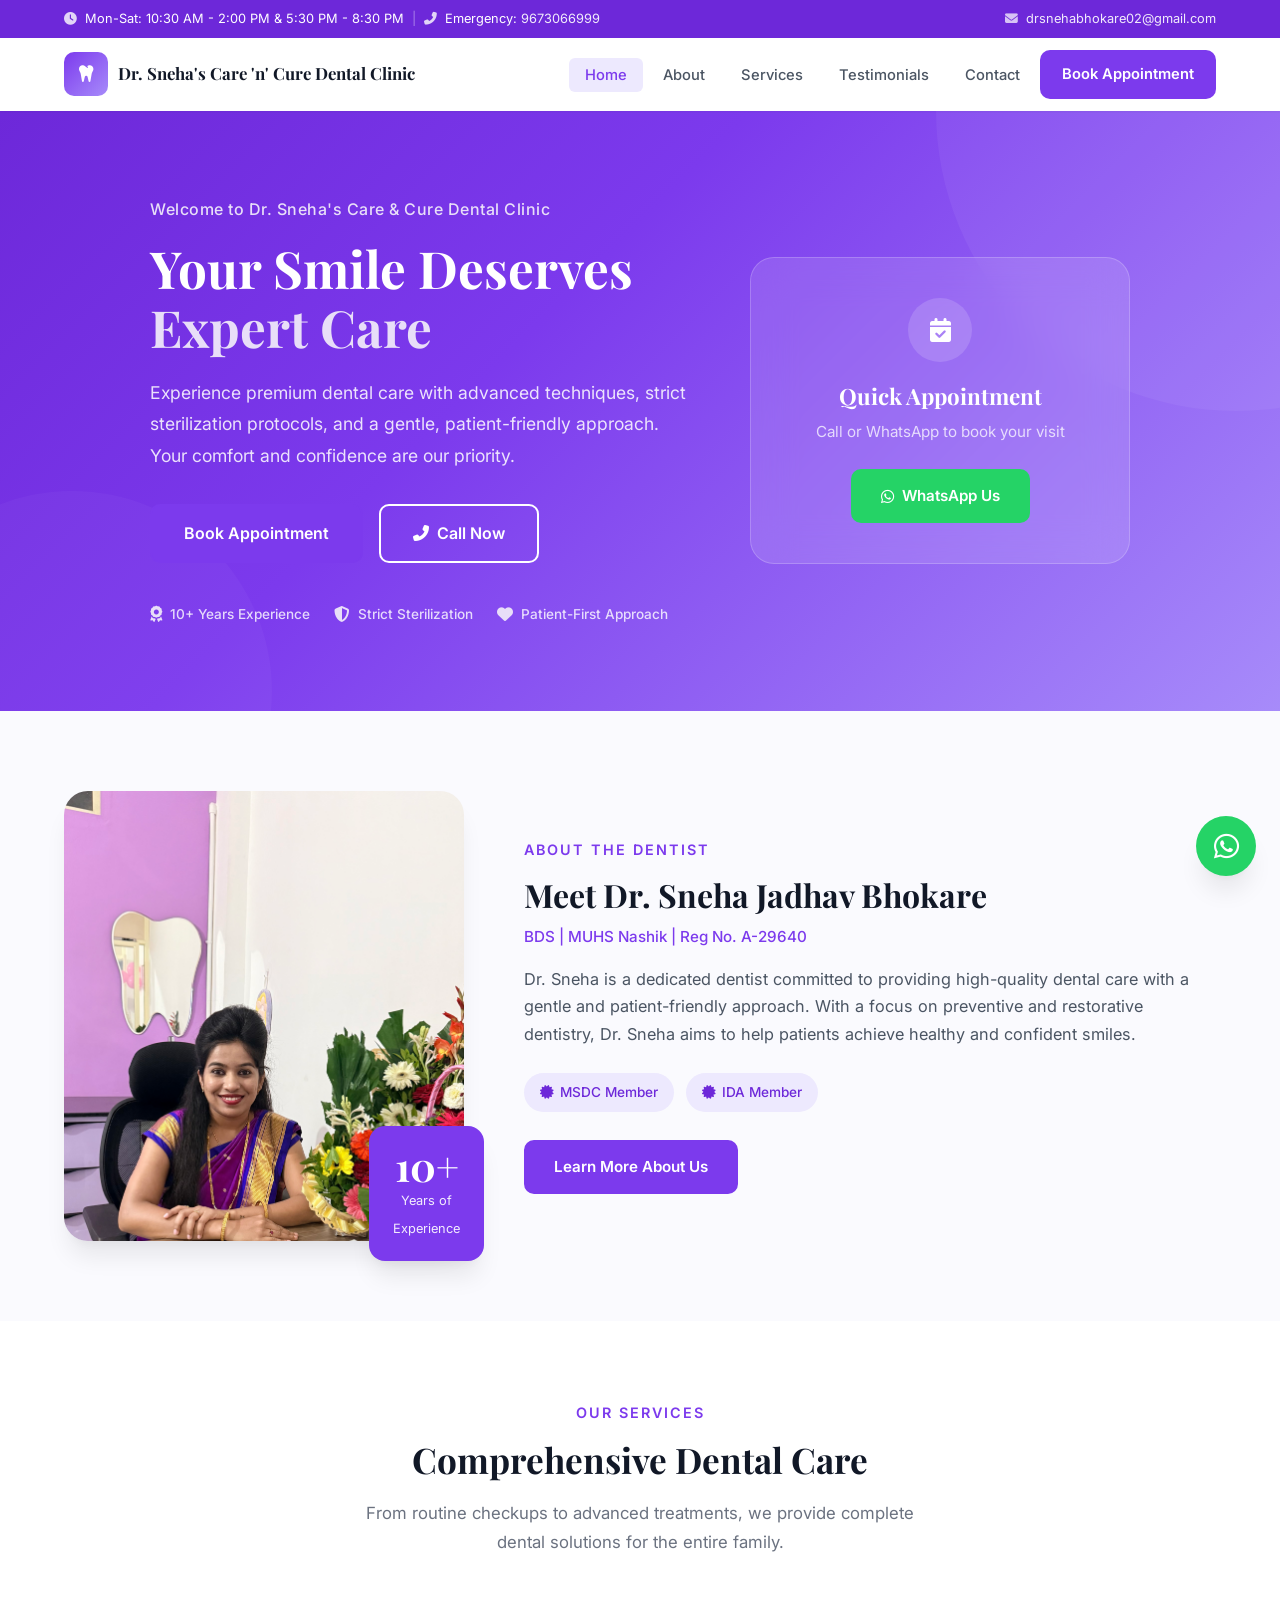
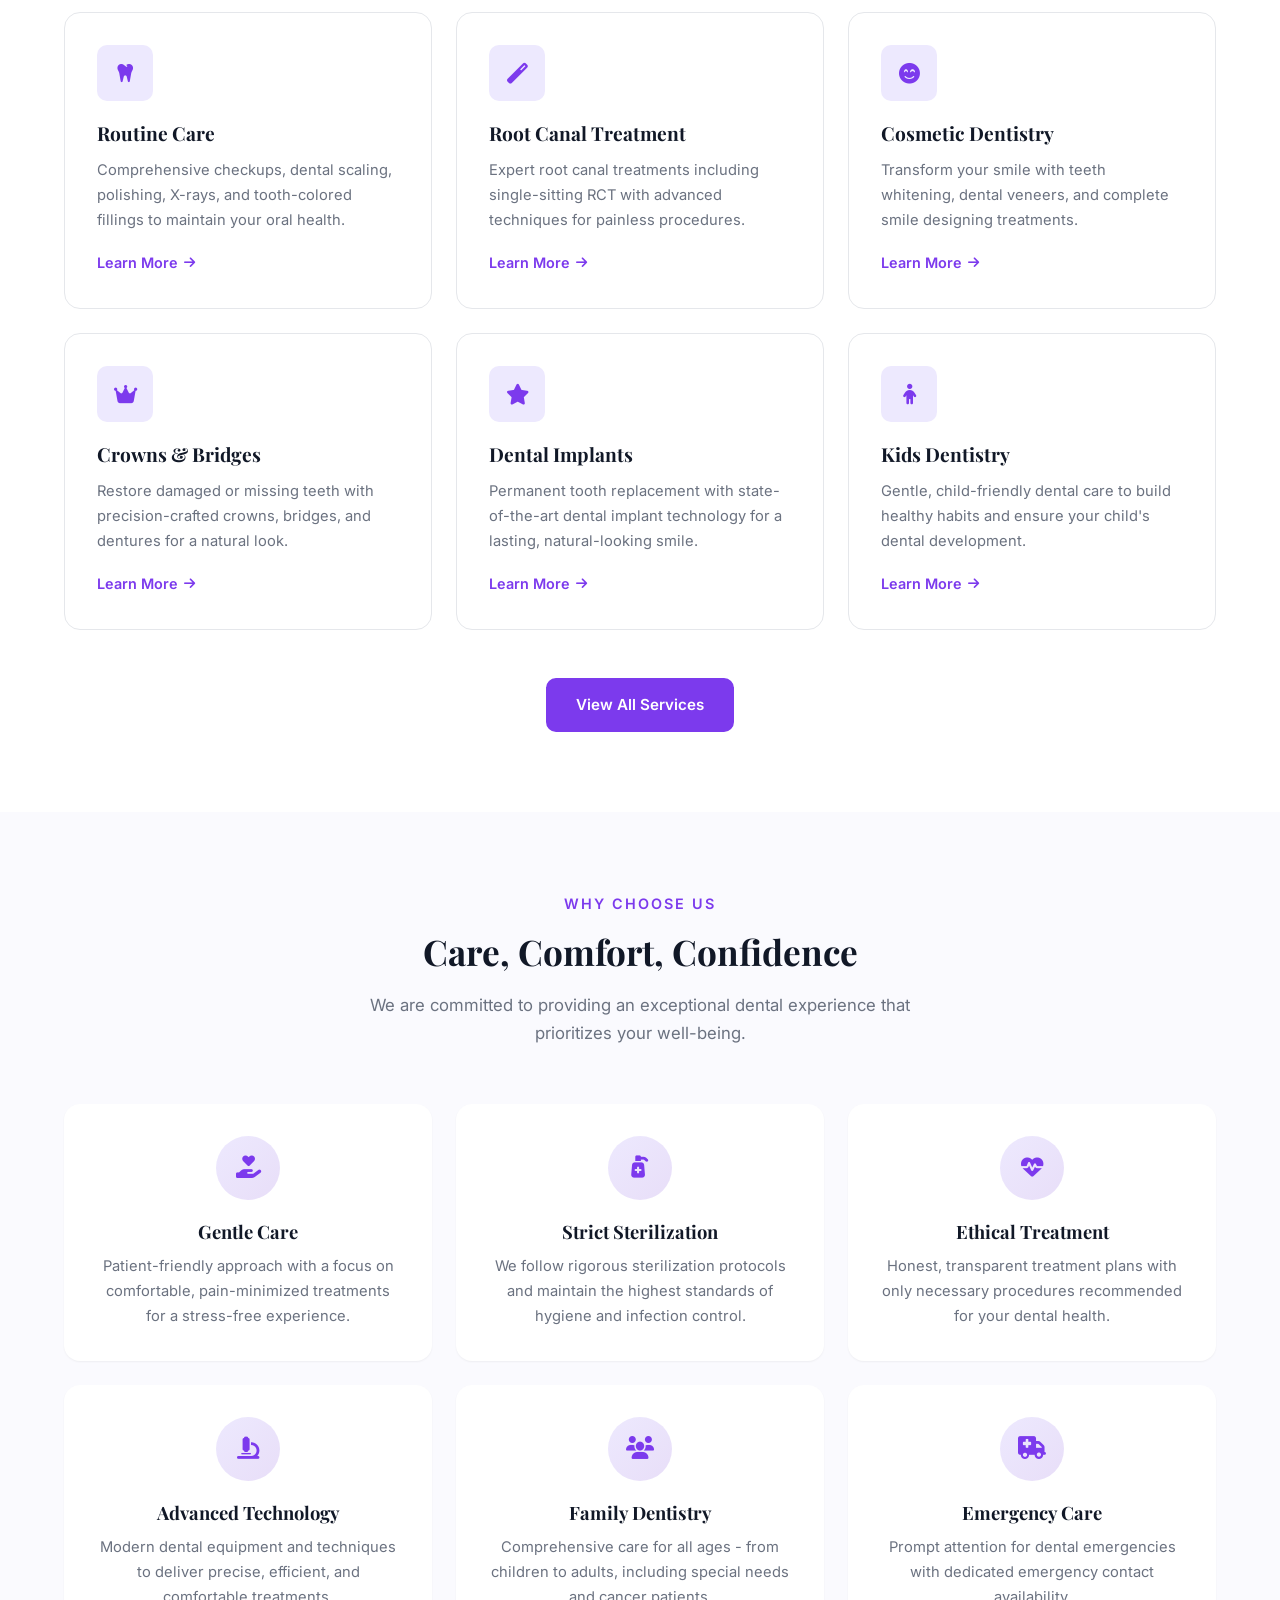
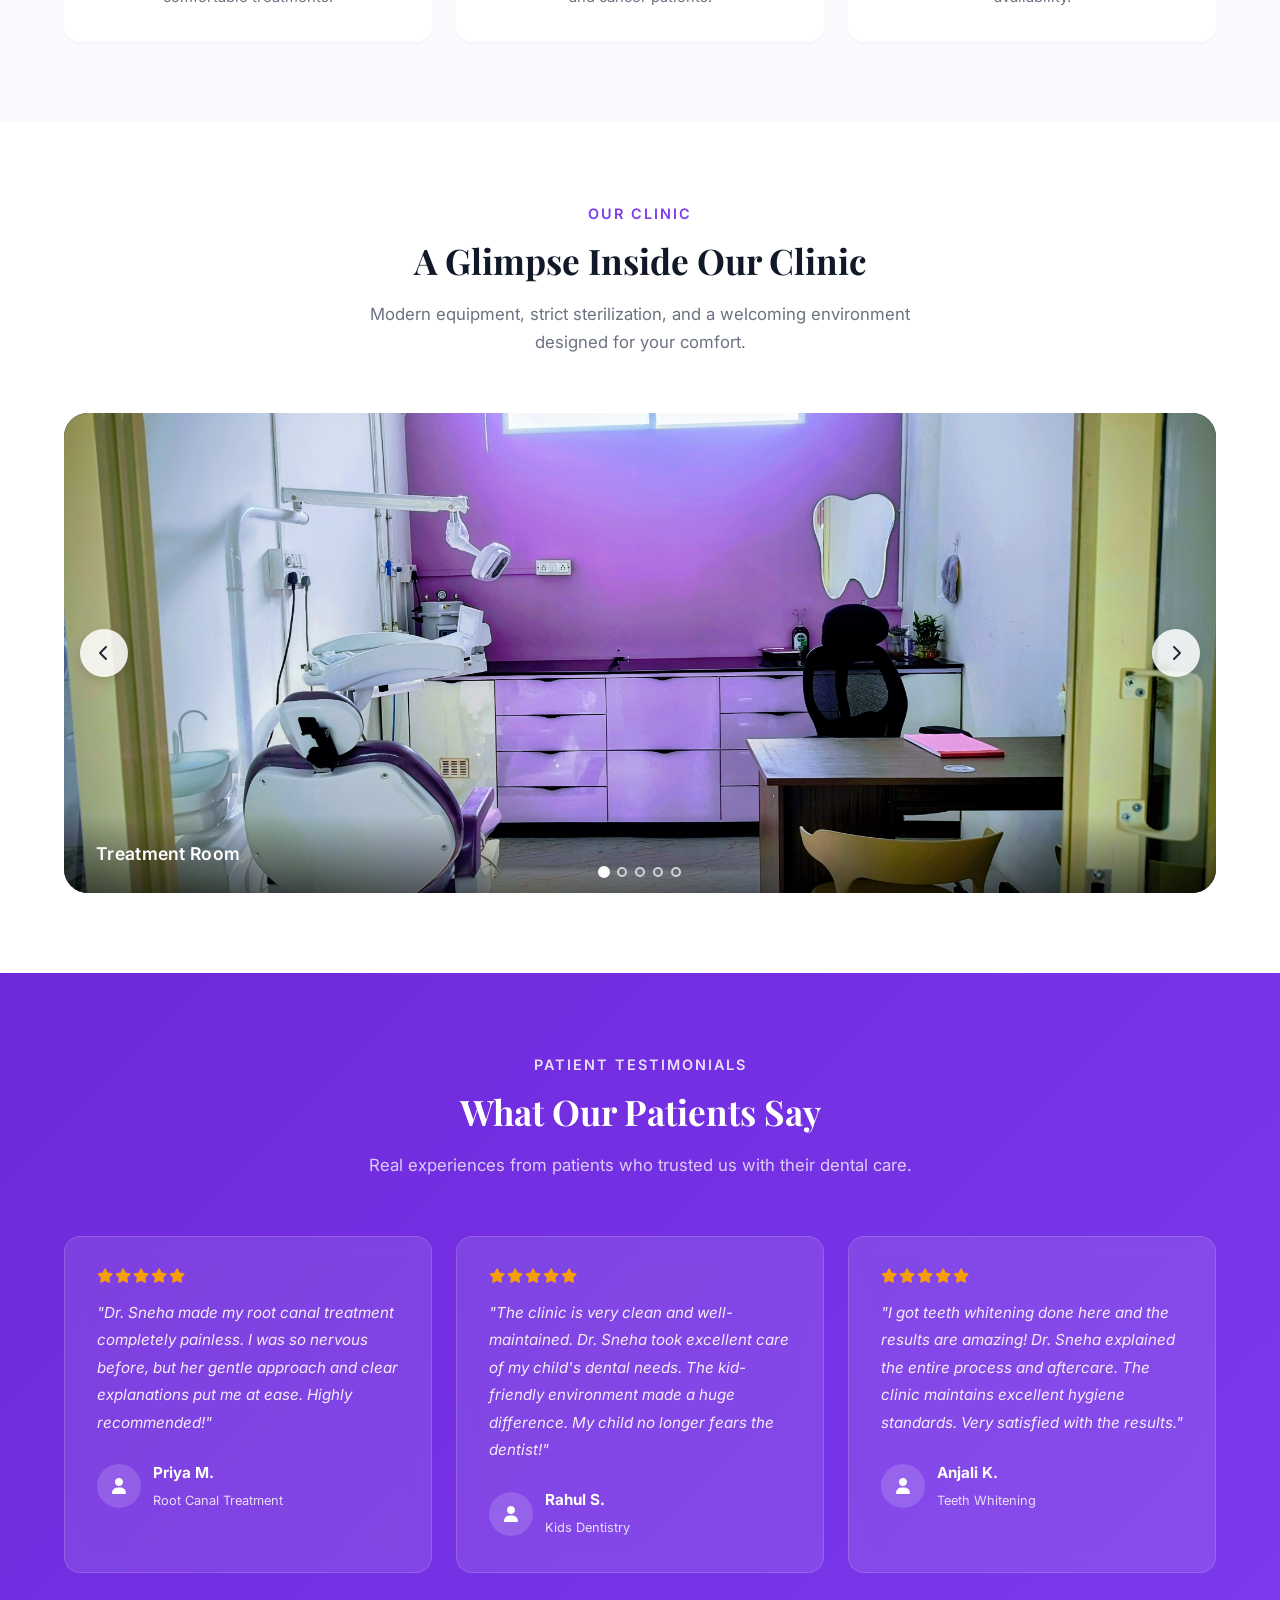
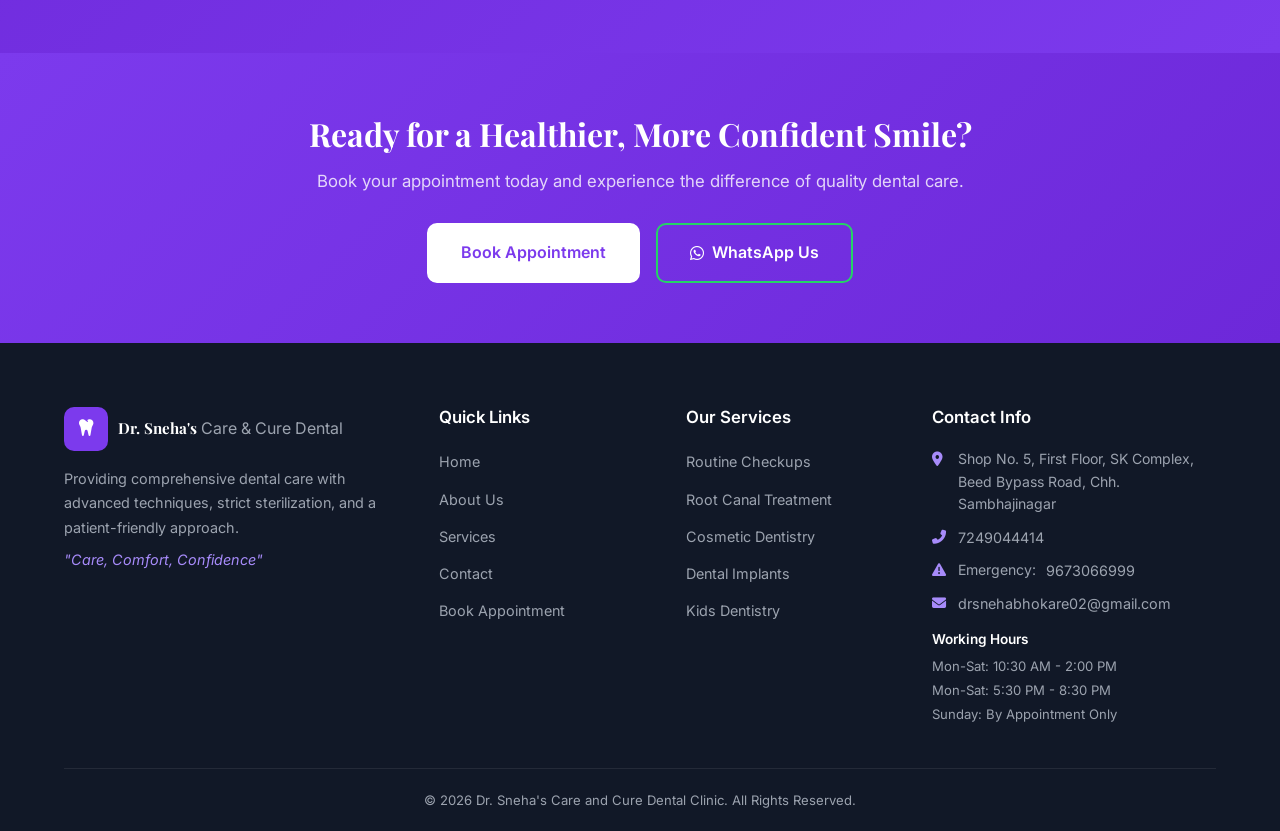
==== commit 0f56720c: "add clinic images" ====
--- a/index.html
+++ b/index.html
@@ -16,6 +16,21 @@
     <link href="https://fonts.googleapis.com/css2?family=Playfair+Display:wght@400;500;600;700&family=Inter:wght@300;400;500;600;700&display=swap" rel="stylesheet">
     <link rel="stylesheet" href="https://cdnjs.cloudflare.com/ajax/libs/font-awesome/6.5.1/css/all.min.css">
     <link rel="stylesheet" href="css/styles.css">
+    <style>
+        /* Carousel - inline to prevent cache issues */
+        .gallery-carousel{position:relative;overflow:hidden;border-radius:24px;background:#111827}
+        .gallery-track{display:flex;flex-wrap:nowrap;transition:transform .5s ease}
+        .gallery-slide{flex:0 0 100%;min-width:100%;width:100%;position:relative}
+        .gallery-slide img{width:100%;height:480px;object-fit:cover;display:block}
+        .gallery-caption{position:absolute;bottom:0;left:0;right:0;padding:24px 32px;background:linear-gradient(transparent,rgba(0,0,0,.55));color:#fff;font-weight:600;font-size:1.1rem}
+        .gallery-btn{position:absolute;top:50%;transform:translateY(-50%);width:48px;height:48px;border-radius:50%;border:none;background:rgba(255,255,255,.85);color:#1F2937;font-size:1rem;cursor:pointer;display:flex;align-items:center;justify-content:center;box-shadow:0 4px 12px rgba(0,0,0,.15);z-index:2}
+        .gallery-btn-prev{left:16px}
+        .gallery-btn-next{right:16px}
+        .gallery-dots{position:absolute;bottom:16px;left:50%;transform:translateX(-50%);display:flex;gap:8px;z-index:2}
+        .gallery-dot{width:10px;height:10px;border-radius:50%;border:2px solid rgba(255,255,255,.7);background:transparent;cursor:pointer;padding:0}
+        .gallery-dot.active{background:#fff;border-color:#fff;transform:scale(1.2)}
+        @media(max-width:768px){.gallery-slide img{height:280px}.gallery-btn{width:38px;height:38px}.gallery-caption{font-size:.95rem;padding:16px 20px}}
+    </style>
 </head>
 <body>
     <!-- Top Bar -->
@@ -37,10 +52,7 @@
         <div class="container nav-content">
             <a href="index.html" class="logo">
                 <span class="logo-icon"><i class="fas fa-tooth"></i></span>
-                <div class="logo-text">
-                    <span class="logo-name">Dr. Sneha's</span>
-                    <span class="logo-tagline">Care &amp; Cure Dental</span>
-                </div>
+                <span class="logo-name">Dr. Sneha's Care 'n' Cure Dental Clinic</span>
             </a>
             <ul class="nav-links" id="navLinks">
                 <li><a href="index.html" class="active">Home</a></li>
@@ -221,6 +233,44 @@
         </div>
     </section>
 
+    <!-- Clinic Gallery Section -->
+    <section class="section gallery-section" id="gallery">
+        <div class="container">
+            <div class="section-header">
+                <p class="section-label">Our Clinic</p>
+                <h2>A Glimpse Inside Our Clinic</h2>
+                <p class="section-description">Modern equipment, strict sterilization, and a welcoming environment designed for your comfort.</p>
+            </div>
+            <div class="gallery-carousel" id="galleryCarousel">
+                <div class="gallery-track" id="galleryTrack">
+                    <div class="gallery-slide">
+                        <img src="images/clinic-treatment-room.jpg" alt="Treatment room with advanced dental chair and lavender interiors" loading="lazy">
+                        <div class="gallery-caption">Treatment Room</div>
+                    </div>
+                    <div class="gallery-slide">
+                        <img src="images/clinic-equipment.jpg" alt="Modern dental equipment and sterilization unit" loading="lazy">
+                        <div class="gallery-caption">Advanced Equipment</div>
+                    </div>
+                    <div class="gallery-slide">
+                        <img src="images/clinic-waiting-area.jpg" alt="Patient waiting area with view of treatment room" loading="lazy">
+                        <div class="gallery-caption">Waiting Area</div>
+                    </div>
+                    <div class="gallery-slide">
+                        <img src="images/clinic-reception.jpg" alt="Reception area with professional certifications" loading="lazy">
+                        <div class="gallery-caption">Reception &amp; Credentials</div>
+                    </div>
+                    <div class="gallery-slide">
+                        <img src="images/clinic-waiting-chairs.jpg" alt="Comfortable seating in waiting area" loading="lazy">
+                        <div class="gallery-caption">Patient Seating</div>
+                    </div>
+                </div>
+                <button class="gallery-btn gallery-btn-prev" id="galleryPrev" aria-label="Previous image"><i class="fas fa-chevron-left"></i></button>
+                <button class="gallery-btn gallery-btn-next" id="galleryNext" aria-label="Next image"><i class="fas fa-chevron-right"></i></button>
+                <div class="gallery-dots" id="galleryDots"></div>
+            </div>
+        </div>
+    </section>
+
     <!-- Testimonials Section -->
     <section class="section testimonials-section" id="testimonials">
         <div class="container">
--- a/css/styles.css
+++ b/css/styles.css
@@ -1,18 +1,18 @@
 /* ===================================
    Dr. Sneha's Care & Cure Dental Clinic
    Premium Dental Website Stylesheet
-   Color Palette: Lavender / White
+   Color Palette: Lavender / Purple / White
    =================================== */
 
 /* --- CSS Variables --- */
 :root {
-    --primary: #9B8EC4;
-    --primary-dark: #7E6FAF;
-    --primary-light: #B8AED6;
-    --primary-lighter: #D5CEE8;
-    --primary-lightest: #EDE8F5;
-    --lavender: #D5CEE8;
-    --lavender-light: #F0ECF7;
+    --primary: #7C3AED;
+    --primary-dark: #6D28D9;
+    --primary-light: #A78BFA;
+    --primary-lighter: #DDD6FE;
+    --primary-lightest: #EDE9FE;
+    --lavender: #E8DEF8;
+    --lavender-light: #F3EEFA;
     --white: #FFFFFF;
     --off-white: #FAFAFE;
     --gray-50: #F9FAFB;
@@ -179,24 +179,13 @@
     font-size: 1.2rem;
 }
 
-.logo-text {
-    display: flex;
-    flex-direction: column;
-}
-
 .logo-name {
     font-family: var(--font-heading);
-    font-size: 1.15rem;
+    font-size: 1.05rem;
     font-weight: 700;
     color: var(--gray-900);
-    line-height: 1.2;
-}
-
-.logo-tagline {
-    font-size: 0.75rem;
-    color: var(--primary);
-    font-weight: 500;
-    line-height: 1.2;
+    line-height: 1.3;
+    white-space: nowrap;
 }
 
 .nav-links {
@@ -756,6 +745,128 @@
 .why-us-card p {
     color: var(--gray-500);
     font-size: 0.92rem;
+}
+
+/* --- Gallery Carousel --- */
+.gallery-carousel {
+    position: relative;
+    overflow: hidden;
+    border-radius: var(--radius-xl);
+    background: var(--gray-900);
+}
+
+.gallery-track {
+    display: flex;
+    flex-wrap: nowrap;
+    transition: transform 0.5s cubic-bezier(0.25, 0.46, 0.45, 0.94);
+    will-change: transform;
+}
+
+.gallery-slide {
+    min-width: 100%;
+    width: 100%;
+    flex: 0 0 100%;
+    position: relative;
+}
+
+.gallery-slide img {
+    width: 100%;
+    height: 480px;
+    object-fit: cover;
+    display: block;
+}
+
+.gallery-caption {
+    position: absolute;
+    bottom: 0;
+    left: 0;
+    right: 0;
+    padding: 24px 32px;
+    background: linear-gradient(transparent, rgba(0, 0, 0, 0.55));
+    color: var(--white);
+    font-weight: 600;
+    font-size: 1.1rem;
+    letter-spacing: 0.3px;
+}
+
+.gallery-btn {
+    position: absolute;
+    top: 50%;
+    transform: translateY(-50%);
+    width: 48px;
+    height: 48px;
+    border-radius: 50%;
+    border: none;
+    background: rgba(255, 255, 255, 0.85);
+    color: var(--gray-800);
+    font-size: 1rem;
+    cursor: pointer;
+    transition: var(--transition);
+    display: flex;
+    align-items: center;
+    justify-content: center;
+    box-shadow: var(--shadow-md);
+    z-index: 2;
+}
+
+.gallery-btn:hover {
+    background: var(--white);
+    transform: translateY(-50%) scale(1.08);
+}
+
+.gallery-btn-prev {
+    left: 16px;
+}
+
+.gallery-btn-next {
+    right: 16px;
+}
+
+.gallery-dots {
+    position: absolute;
+    bottom: 16px;
+    left: 50%;
+    transform: translateX(-50%);
+    display: flex;
+    gap: 8px;
+    z-index: 2;
+}
+
+.gallery-dot {
+    width: 10px;
+    height: 10px;
+    border-radius: 50%;
+    border: 2px solid rgba(255, 255, 255, 0.7);
+    background: transparent;
+    cursor: pointer;
+    transition: var(--transition);
+    padding: 0;
+}
+
+.gallery-dot.active {
+    background: var(--white);
+    border-color: var(--white);
+    transform: scale(1.2);
+}
+
+/* --- Feature Images (About page) --- */
+.feature-image {
+    border-radius: var(--radius-lg);
+    overflow: hidden;
+    height: 220px;
+    margin-bottom: 20px;
+}
+
+.feature-image img {
+    width: 100%;
+    height: 100%;
+    object-fit: cover;
+    display: block;
+    transition: transform 0.4s ease;
+}
+
+.clinic-feature:hover .feature-image img {
+    transform: scale(1.05);
 }
 
 /* --- Testimonials Section --- */
@@ -1450,10 +1561,8 @@
 
 .footer-logo .logo-name {
     color: var(--white);
-}
-
-.footer-logo .logo-tagline {
-    color: var(--primary-light);
+    white-space: normal;
+    font-size: 0.95rem;
 }
 
 .footer-col p {
@@ -1651,6 +1760,10 @@
         grid-template-columns: repeat(2, 1fr);
     }
 
+    .gallery-slide img {
+        height: 400px;
+    }
+
     .patients-grid {
         grid-template-columns: repeat(3, 1fr);
     }
@@ -1667,6 +1780,11 @@
 }
 
 @media (max-width: 768px) {
+    .logo-name {
+        white-space: normal;
+        font-size: 0.92rem;
+    }
+
     .top-bar-content {
         flex-direction: column;
         gap: 4px;
@@ -1749,6 +1867,24 @@
         grid-template-columns: 1fr;
     }
 
+    .gallery-slide img {
+        height: 280px;
+    }
+
+    .gallery-btn {
+        width: 38px;
+        height: 38px;
+        font-size: 0.85rem;
+    }
+
+    .gallery-btn-prev { left: 10px; }
+    .gallery-btn-next { right: 10px; }
+
+    .gallery-caption {
+        font-size: 0.95rem;
+        padding: 16px 20px;
+    }
+
     .patients-grid {
         grid-template-columns: repeat(2, 1fr);
     }
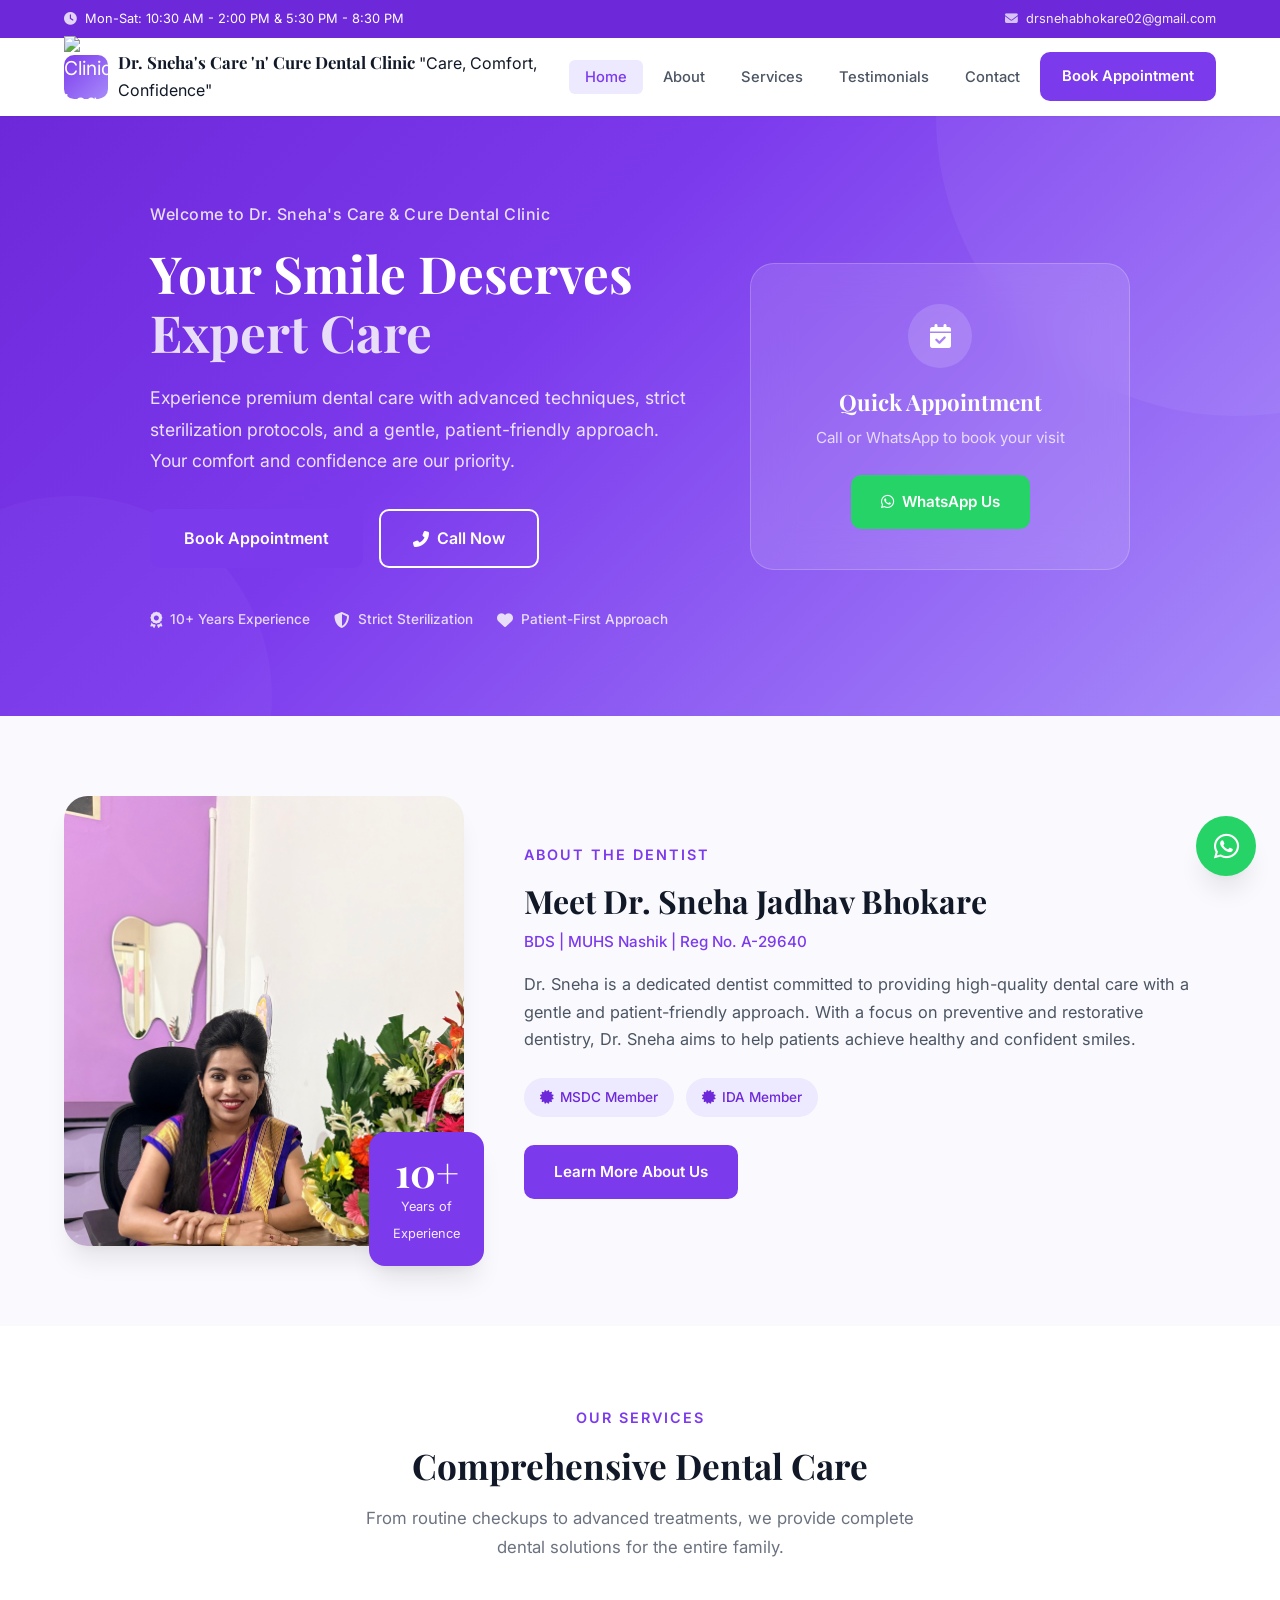
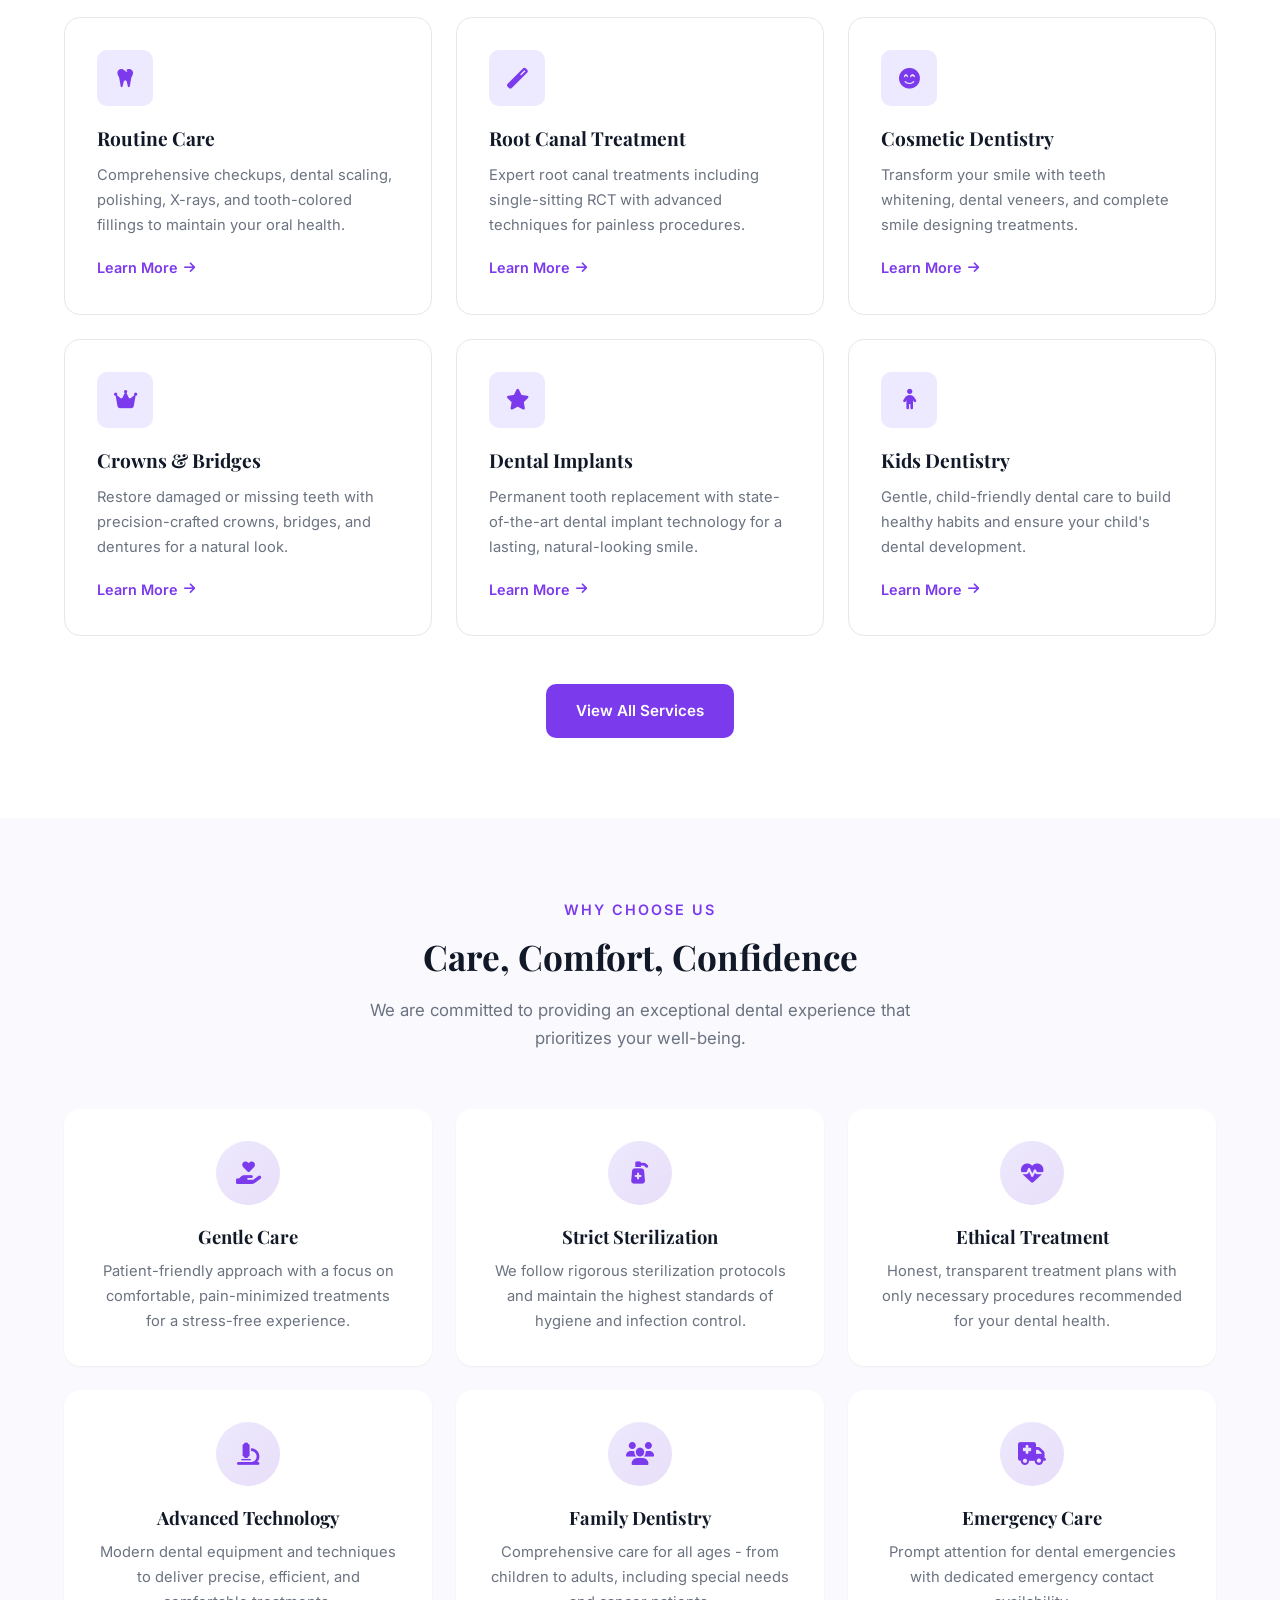
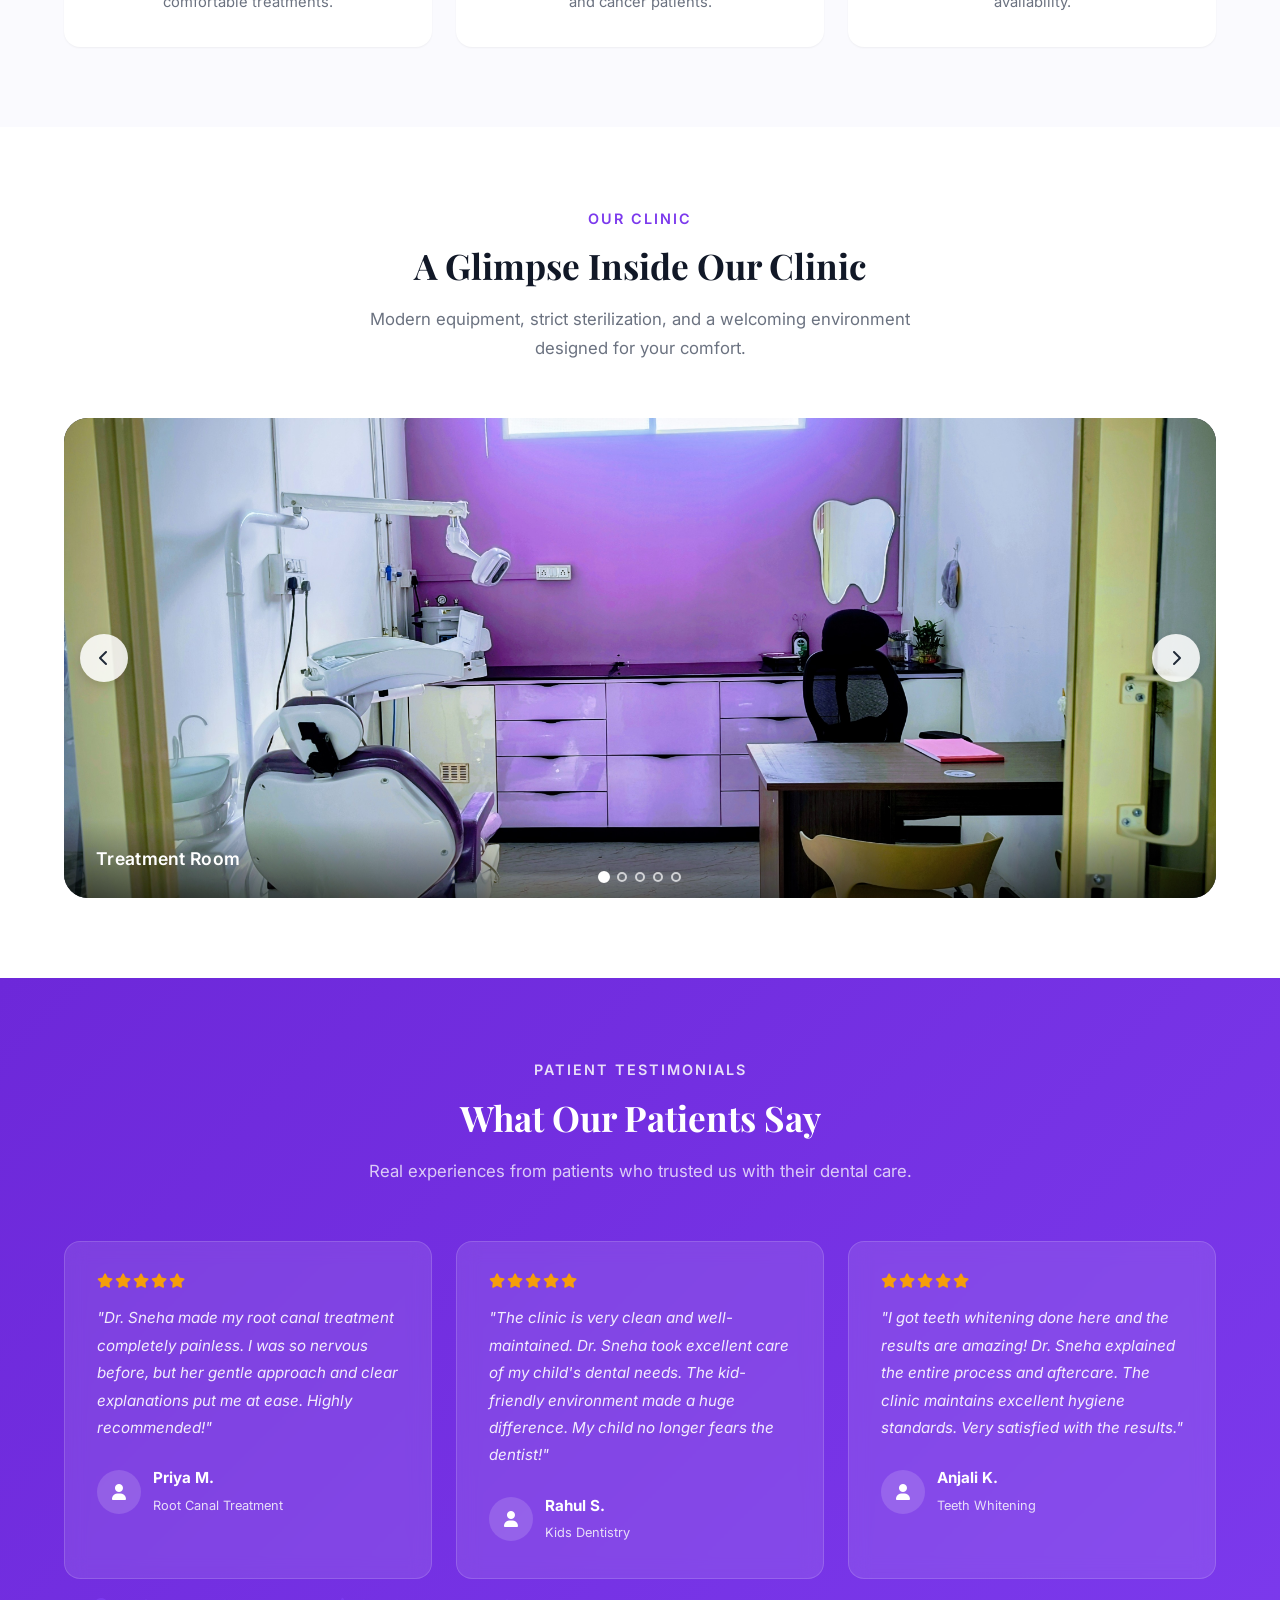
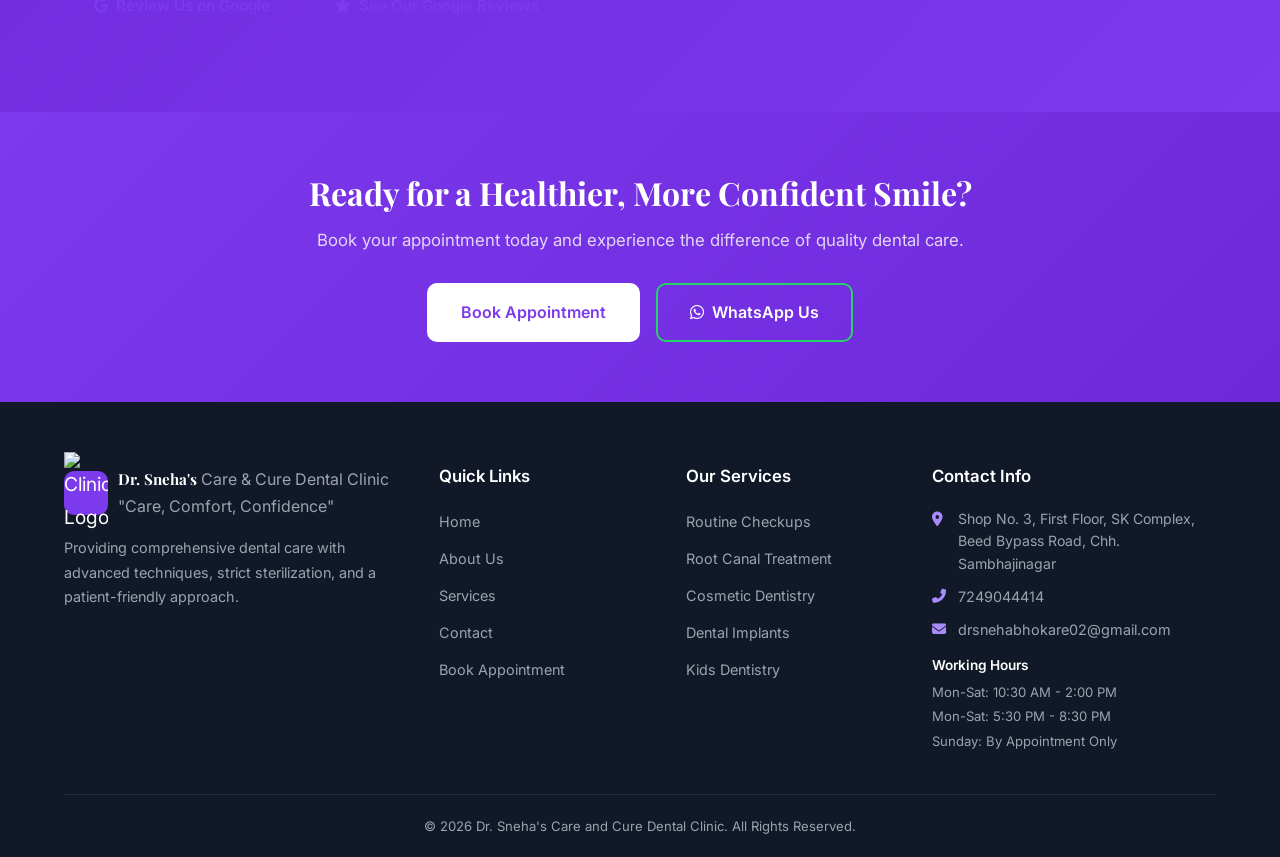
==== commit 83462e1c: "phone number removal and patient treated statement removal" ====
--- a/index.html
+++ b/index.html
@@ -29,7 +29,9 @@
         .gallery-dots{position:absolute;bottom:16px;left:50%;transform:translateX(-50%);display:flex;gap:8px;z-index:2}
         .gallery-dot{width:10px;height:10px;border-radius:50%;border:2px solid rgba(255,255,255,.7);background:transparent;cursor:pointer;padding:0}
         .gallery-dot.active{background:#fff;border-color:#fff;transform:scale(1.2)}
-        @media(max-width:768px){.gallery-slide img{height:280px}.gallery-btn{width:38px;height:38px}.gallery-caption{font-size:.95rem;padding:16px 20px}}
+        .gallery-slide-portrait img{object-fit:contain;background:#111827}
+        @media(max-width:768px){.gallery-slide img{height:240px}.gallery-btn{width:36px;height:36px;font-size:.8rem}.gallery-caption{font-size:.88rem;padding:14px 16px}.gallery-dot{width:8px;height:8px}}
+        @media(max-width:480px){.gallery-slide img{height:200px}.gallery-btn{width:32px;height:32px;font-size:.7rem}.gallery-caption{font-size:.82rem;padding:10px 14px}.gallery-dot{width:7px;height:7px}}
     </style>
 </head>
 <body>
@@ -38,8 +40,6 @@
         <div class="container top-bar-content">
             <div class="top-bar-left">
                 <span><i class="fas fa-clock"></i> Mon-Sat: 10:30 AM - 2:00 PM &amp; 5:30 PM - 8:30 PM</span>
-                <span class="top-bar-divider">|</span>
-                <span><i class="fas fa-phone-alt"></i> Emergency: <a href="tel:9673066999">9673066999</a></span>
             </div>
             <div class="top-bar-right">
                 <a href="mailto:drsnehabhokare02@gmail.com"><i class="fas fa-envelope"></i> drsnehabhokare02@gmail.com</a>
@@ -51,8 +51,11 @@
     <nav class="navbar" id="navbar">
         <div class="container nav-content">
             <a href="index.html" class="logo">
-                <span class="logo-icon"><i class="fas fa-tooth"></i></span>
-                <span class="logo-name">Dr. Sneha's Care 'n' Cure Dental Clinic</span>
+                <span class="logo-icon"><img src="images/logo.svg" alt="Clinic Logo" class="logo-svg"></span>
+                <div class="logo-text">
+                    <span class="logo-name">Dr. Sneha's Care 'n' Cure Dental Clinic</span>
+                    <span class="logo-motto nav-motto">"Care, Comfort, Confidence"</span>
+                </div>
             </a>
             <ul class="nav-links" id="navLinks">
                 <li><a href="index.html" class="active">Home</a></li>
@@ -255,11 +258,11 @@
                         <img src="images/clinic-waiting-area.jpg" alt="Patient waiting area with view of treatment room" loading="lazy">
                         <div class="gallery-caption">Waiting Area</div>
                     </div>
-                    <div class="gallery-slide">
+                    <div class="gallery-slide gallery-slide-portrait">
                         <img src="images/clinic-reception.jpg" alt="Reception area with professional certifications" loading="lazy">
                         <div class="gallery-caption">Reception &amp; Credentials</div>
                     </div>
-                    <div class="gallery-slide">
+                    <div class="gallery-slide gallery-slide-portrait">
                         <img src="images/clinic-waiting-chairs.jpg" alt="Comfortable seating in waiting area" loading="lazy">
                         <div class="gallery-caption">Patient Seating</div>
                     </div>
@@ -319,6 +322,14 @@
                         </div>
                     </div>
                 </div>
+            </div>
+            <div class="google-review-cta">
+                <a href="https://www.google.com/maps/search/Dr+Sneha's+Care+N+Cure+Dental+Clinic+SK+Complex+Beed+Bypass+Road+Chhatrapati+Sambhajinagar" class="btn btn-google-review" target="_blank" rel="noopener noreferrer">
+                    <i class="fab fa-google"></i> Review Us on Google
+                </a>
+                <a href="https://www.google.com/maps/search/Dr+Sneha's+Care+N+Cure+Dental+Clinic+SK+Complex+Beed+Bypass+Road+Chhatrapati+Sambhajinagar" class="btn btn-google-reviews-see" target="_blank" rel="noopener noreferrer">
+                    <i class="fas fa-star"></i> See Our Google Reviews
+                </a>
             </div>
         </div>
     </section>
@@ -343,14 +354,14 @@
             <div class="footer-grid">
                 <div class="footer-col">
                     <div class="footer-logo">
-                        <span class="logo-icon"><i class="fas fa-tooth"></i></span>
+                        <span class="logo-icon"><img src="images/logo.svg" alt="Clinic Logo" class="logo-svg"></span>
                         <div class="logo-text">
                             <span class="logo-name">Dr. Sneha's</span>
-                            <span class="logo-tagline">Care &amp; Cure Dental</span>
+                            <span class="logo-tagline">Care &amp; Cure Dental Clinic</span>
+                            <span class="logo-motto">"Care, Comfort, Confidence"</span>
                         </div>
                     </div>
                     <p>Providing comprehensive dental care with advanced techniques, strict sterilization, and a patient-friendly approach.</p>
-                    <p class="tagline-footer"><em>"Care, Comfort, Confidence"</em></p>
                 </div>
                 <div class="footer-col">
                     <h4>Quick Links</h4>
@@ -375,9 +386,8 @@
                 <div class="footer-col">
                     <h4>Contact Info</h4>
                     <ul class="contact-list">
-                        <li><i class="fas fa-map-marker-alt"></i> Shop No. 5, First Floor, SK Complex, Beed Bypass Road, Chh. Sambhajinagar</li>
+                        <li><i class="fas fa-map-marker-alt"></i> Shop No. 3, First Floor, SK Complex, Beed Bypass Road, Chh. Sambhajinagar</li>
                         <li><i class="fas fa-phone-alt"></i> <a href="tel:7249044414">7249044414</a></li>
-                        <li><i class="fas fa-exclamation-triangle"></i> Emergency: <a href="tel:9673066999">9673066999</a></li>
                         <li><i class="fas fa-envelope"></i> <a href="mailto:drsnehabhokare02@gmail.com">drsnehabhokare02@gmail.com</a></li>
                     </ul>
                     <div class="footer-hours">
--- a/css/styles.css
+++ b/css/styles.css
@@ -53,6 +53,12 @@
 html {
     scroll-behavior: smooth;
     scroll-padding-top: 100px;
+    -webkit-text-size-adjust: 100%;
+}
+
+/* Tap highlight for mobile */
+a, button {
+    -webkit-tap-highlight-color: rgba(124, 58, 237, 0.15);
 }
 
 body {
@@ -548,24 +554,19 @@
 .doctor-image-wrapper {
     border-radius: var(--radius-xl);
     overflow: hidden;
-    min-height: 450px;
-    position: relative;
     box-shadow: var(--shadow-lg);
-}
-
-.doctor-image-wrapper.doctor-portrait {
-    min-height: 480px;
 }
 
 .doctor-photo {
     width: 100%;
-    height: 100%;
+    height: 450px;
     object-fit: cover;
     object-position: top center;
-    position: absolute;
-    top: 0;
-    left: 0;
     display: block;
+}
+
+.doctor-image-wrapper.doctor-portrait .doctor-photo {
+    height: 480px;
 }
 
 .experience-badge {
@@ -849,6 +850,11 @@
     transform: scale(1.2);
 }
 
+.gallery-slide-portrait img {
+    object-fit: contain;
+    background: var(--gray-900);
+}
+
 /* --- Feature Images (About page) --- */
 .feature-image {
     border-radius: var(--radius-lg);
@@ -1718,6 +1724,7 @@
    RESPONSIVE DESIGN
    =================================== */
 
+/* --- Tablet (1024px) --- */
 @media (max-width: 1024px) {
     .hero-content {
         grid-template-columns: 1fr;
@@ -1779,15 +1786,17 @@
     }
 }
 
+/* --- Mobile (768px) --- */
 @media (max-width: 768px) {
-    .logo-name {
-        white-space: normal;
-        font-size: 0.92rem;
+    /* Top bar - compact for mobile */
+    .top-bar {
+        padding: 6px 0;
+        font-size: 0.72rem;
     }
 
     .top-bar-content {
         flex-direction: column;
-        gap: 4px;
+        gap: 2px;
         text-align: center;
     }
 
@@ -1800,6 +1809,26 @@
         gap: 2px;
     }
 
+    .top-bar-right {
+        display: none;
+    }
+
+    /* Logo */
+    .logo-icon {
+        width: 36px;
+        height: 36px;
+        font-size: 1rem;
+        border-radius: 8px;
+    }
+
+    .logo-name {
+        white-space: normal;
+        font-size: 0.82rem;
+        line-height: 1.25;
+        max-width: 200px;
+    }
+
+    /* Mobile nav */
     .nav-links {
         display: none;
         position: absolute;
@@ -1808,9 +1837,12 @@
         right: 0;
         background: var(--white);
         flex-direction: column;
-        padding: 20px;
+        padding: 16px;
         box-shadow: var(--shadow-lg);
-        gap: 4px;
+        gap: 2px;
+        border-top: 1px solid var(--gray-200);
+        max-height: 80vh;
+        overflow-y: auto;
     }
 
     .nav-links.active {
@@ -1818,113 +1850,587 @@
     }
 
     .nav-links a {
-        padding: 12px 16px;
+        padding: 14px 16px;
         width: 100%;
+        font-size: 0.95rem;
+        border-radius: var(--radius-sm);
+    }
+
+    .nav-links li:last-child {
+        margin-top: 8px;
+    }
+
+    .btn-nav {
+        text-align: center !important;
     }
 
     .hamburger {
         display: flex;
     }
 
+    /* Hero - compact mobile */
     .hero {
         min-height: auto;
     }
 
     .hero-content {
-        padding: 50px 24px;
+        padding: 40px 20px;
     }
 
     .hero h1 {
-        font-size: 2rem;
+        font-size: 1.85rem;
+        margin-bottom: 14px;
+    }
+
+    .hero-subtitle {
+        font-size: 0.85rem;
+        margin-bottom: 10px;
     }
 
     .hero-description {
-        font-size: 1rem;
+        font-size: 0.92rem;
+        margin-bottom: 24px;
+        line-height: 1.7;
     }
 
     .hero-cta {
         flex-direction: column;
+        gap: 12px;
+        margin-bottom: 28px;
+    }
+
+    .hero-cta .btn {
+        width: 100%;
+        justify-content: center;
     }
 
     .hero-badges {
         flex-direction: column;
-        gap: 12px;
-    }
-
+        gap: 10px;
+    }
+
+    .badge {
+        font-size: 0.8rem;
+    }
+
+    /* Sections - tighter spacing */
     .section {
-        padding: 56px 0;
+        padding: 48px 0;
+    }
+
+    .section-header {
+        margin-bottom: 32px;
     }
 
     .section-header h2 {
-        font-size: 1.7rem;
-    }
-
+        font-size: 1.55rem;
+    }
+
+    .section-label {
+        font-size: 0.78rem;
+        letter-spacing: 1.5px;
+        margin-bottom: 8px;
+    }
+
+    .section-description {
+        font-size: 0.92rem;
+    }
+
+    /* Cards - single column, reduced padding */
     .services-grid,
     .why-us-grid,
     .testimonials-grid,
     .clinic-features-grid,
     .values-grid {
         grid-template-columns: 1fr;
+        gap: 16px;
+    }
+
+    .service-card {
+        padding: 24px 20px;
+    }
+
+    .service-icon {
+        width: 48px;
+        height: 48px;
+        font-size: 1.1rem;
+        margin-bottom: 14px;
+    }
+
+    .service-card h3 {
+        font-size: 1.1rem;
+    }
+
+    .service-card p {
+        font-size: 0.88rem;
+    }
+
+    .why-us-card {
+        padding: 24px 20px;
+    }
+
+    .why-us-icon {
+        width: 52px;
+        height: 52px;
+        font-size: 1.2rem;
+        margin-bottom: 14px;
+    }
+
+    .testimonial-card {
+        padding: 24px 20px;
+    }
+
+    .testimonial-text {
+        font-size: 0.9rem;
+        line-height: 1.7;
+    }
+
+    /* Gallery carousel */
+    .gallery-section .section-header {
+        margin-bottom: 24px;
     }
 
     .gallery-slide img {
-        height: 280px;
+        height: 240px;
     }
 
     .gallery-btn {
-        width: 38px;
-        height: 38px;
+        width: 36px;
+        height: 36px;
+        font-size: 0.8rem;
+    }
+
+    .gallery-btn-prev { left: 8px; }
+    .gallery-btn-next { right: 8px; }
+
+    .gallery-caption {
+        font-size: 0.88rem;
+        padding: 14px 16px;
+    }
+
+    .gallery-dot {
+        width: 8px;
+        height: 8px;
+    }
+
+    /* About preview */
+    .about-preview-content h2 {
+        font-size: 1.5rem;
+    }
+
+    .about-preview-content .credentials {
         font-size: 0.85rem;
     }
 
-    .gallery-btn-prev { left: 10px; }
-    .gallery-btn-next { right: 10px; }
-
-    .gallery-caption {
-        font-size: 0.95rem;
-        padding: 16px 20px;
-    }
-
+    .bio {
+        font-size: 0.92rem;
+    }
+
+    .membership-tags {
+        gap: 8px;
+        margin-bottom: 20px;
+    }
+
+    .tag {
+        font-size: 0.78rem;
+        padding: 6px 12px;
+    }
+
+    /* Doctor image */
+    .image-placeholder {
+        min-height: 300px;
+    }
+
+    .doctor-photo {
+        height: 320px;
+    }
+
+    .doctor-image-wrapper.doctor-portrait .doctor-photo {
+        height: 360px;
+    }
+
+    .experience-badge {
+        bottom: -12px;
+        right: -8px;
+        padding: 14px 18px;
+    }
+
+    .exp-number {
+        font-size: 2rem;
+    }
+
+    /* Patients grid */
     .patients-grid {
         grid-template-columns: repeat(2, 1fr);
-    }
-
+        gap: 12px;
+    }
+
+    .patient-type {
+        padding: 20px 16px;
+    }
+
+    .patient-type i {
+        font-size: 1.6rem;
+        margin-bottom: 8px;
+    }
+
+    .patient-type h4 {
+        font-size: 0.95rem;
+    }
+
+    .patient-type p {
+        font-size: 0.78rem;
+    }
+
+    /* Credentials on about page */
     .credential-list {
         grid-template-columns: 1fr;
-    }
-
+        gap: 10px;
+    }
+
+    .credential {
+        padding: 10px 14px;
+    }
+
+    .bio-text {
+        font-size: 0.92rem;
+    }
+
+    /* Values */
+    .value-card {
+        padding: 24px 20px;
+    }
+
+    .value-number {
+        font-size: 2rem;
+    }
+
+    /* Service detail page */
+    .service-detail-block {
+        padding: 40px 0;
+    }
+
+    .service-detail-icon {
+        width: 52px;
+        height: 52px;
+        font-size: 1.3rem;
+        margin-bottom: 16px;
+    }
+
+    .service-detail-content h2 {
+        font-size: 1.45rem;
+    }
+
+    .service-intro {
+        font-size: 0.92rem;
+        margin-bottom: 24px;
+    }
+
+    .service-item h4 {
+        font-size: 0.98rem;
+    }
+
+    .service-item p {
+        font-size: 0.85rem;
+    }
+
+    /* Contact page */
+    .contact-info h2 {
+        font-size: 1.5rem;
+    }
+
+    .contact-card {
+        padding: 14px 16px;
+        gap: 12px;
+    }
+
+    .contact-card-icon {
+        width: 42px;
+        height: 42px;
+        font-size: 1rem;
+    }
+
+    .contact-card a {
+        font-size: 0.95rem;
+    }
+
+    .contact-card p {
+        font-size: 0.85rem;
+    }
+
+    .working-hours-card {
+        padding: 20px;
+    }
+
+    .hours-table td {
+        font-size: 0.82rem;
+        padding: 6px 0;
+    }
+
+    /* Form */
     .form-row {
         grid-template-columns: 1fr;
+        gap: 0;
+    }
+
+    .appointment-form-wrapper {
+        padding: 24px 20px;
+        border-radius: var(--radius-lg);
+    }
+
+    .appointment-form-wrapper h2 {
+        font-size: 1.35rem;
+    }
+
+    .form-group input,
+    .form-group select,
+    .form-group textarea {
+        padding: 14px 16px;
+        font-size: 16px; /* prevents iOS zoom on focus */
+        min-height: 48px;
+    }
+
+    .form-group label {
+        font-size: 0.85rem;
+    }
+
+    /* Page headers */
+    .page-header {
+        padding: 40px 0 35px;
+    }
+
+    .page-header h1 {
+        font-size: 1.75rem;
+    }
+
+    .page-header p {
+        font-size: 0.9rem;
+    }
+
+    /* CTA */
+    .cta-section {
+        padding: 44px 0;
+    }
+
+    .cta-content h2 {
+        font-size: 1.35rem;
+    }
+
+    .cta-content p {
+        font-size: 0.92rem;
+        margin-bottom: 20px;
+    }
+
+    .cta-buttons {
+        flex-direction: column;
+        align-items: center;
+        gap: 12px;
+    }
+
+    .cta-buttons .btn {
+        width: 100%;
+        max-width: 320px;
+        justify-content: center;
+    }
+
+    /* Footer */
+    .footer {
+        padding: 48px 0 0;
     }
 
     .footer-grid {
         grid-template-columns: 1fr;
-        gap: 32px;
+        gap: 28px;
+    }
+
+    .footer-col p {
+        font-size: 0.85rem;
+    }
+
+    .footer-col h4 {
+        font-size: 1rem;
+        margin-bottom: 14px;
+    }
+
+    .footer-col ul li {
+        margin-bottom: 8px;
+    }
+
+    .contact-list li {
+        font-size: 0.82rem;
+    }
+
+    .footer-bottom {
+        padding: 16px 0;
+        font-size: 0.75rem;
+    }
+
+    /* Map */
+    .map-section {
+        padding: 40px 0 0;
+    }
+
+    .map-title {
+        font-size: 1.25rem;
+    }
+
+    .map-wrapper iframe {
+        height: 280px;
+    }
+
+    /* Floating buttons - mobile safe zone */
+    .whatsapp-float {
+        bottom: 20px;
+        right: 16px;
+        width: 54px;
+        height: 54px;
+        font-size: 1.6rem;
+    }
+
+    .back-to-top {
+        bottom: 84px;
+        right: 20px;
+        width: 40px;
+        height: 40px;
+        font-size: 0.8rem;
+    }
+
+    /* Feature images (about page) */
+    .feature-image {
+        height: 200px;
+    }
+
+    .section-cta {
+        margin-top: 32px;
+    }
+}
+
+/* --- Small phones (480px) --- */
+@media (max-width: 480px) {
+    .container {
+        padding: 0 16px;
+    }
+
+    .hero h1 {
+        font-size: 1.55rem;
+    }
+
+    .hero-content {
+        padding: 32px 16px;
+    }
+
+    .hero-description {
+        font-size: 0.88rem;
+    }
+
+    .section {
+        padding: 40px 0;
+    }
+
+    .section-header {
+        margin-bottom: 24px;
+    }
+
+    .section-header h2 {
+        font-size: 1.35rem;
+    }
+
+    .section-description {
+        font-size: 0.85rem;
+    }
+
+    .patients-grid {
+        grid-template-columns: 1fr 1fr;
+        gap: 10px;
+    }
+
+    .patient-type {
+        padding: 16px 12px;
+    }
+
+    .btn {
+        font-size: 0.88rem;
+        padding: 12px 20px;
+    }
+
+    .btn-lg {
+        padding: 13px 24px;
+        font-size: 0.92rem;
+    }
+
+    .experience-badge {
+        bottom: -8px;
+        right: -4px;
+        padding: 12px 14px;
+    }
+
+    .exp-number {
+        font-size: 1.75rem;
+    }
+
+    .exp-text {
+        font-size: 0.7rem;
+    }
+
+    .logo-name {
+        font-size: 0.75rem;
+        max-width: 170px;
     }
 
     .page-header h1 {
-        font-size: 2rem;
-    }
-
-    .image-placeholder {
-        min-height: 320px;
-    }
-
-    .doctor-portrait,
-    .doctor-image-wrapper.doctor-portrait {
-        min-height: 380px;
-    }
-
-    .doctor-image-wrapper {
-        min-height: 350px;
-    }
-
-    .appointment-form-wrapper {
-        padding: 24px;
+        font-size: 1.5rem;
+    }
+
+    .gallery-slide img {
+        height: 200px;
+    }
+
+    .gallery-btn {
+        width: 32px;
+        height: 32px;
+        font-size: 0.7rem;
+    }
+
+    .gallery-caption {
+        font-size: 0.82rem;
+        padding: 10px 14px;
+    }
+
+    .gallery-dots {
+        bottom: 10px;
+    }
+
+    .gallery-dot {
+        width: 7px;
+        height: 7px;
+    }
+
+    .about-preview-content h2 {
+        font-size: 1.3rem;
     }
 
     .cta-content h2 {
-        font-size: 1.5rem;
+        font-size: 1.2rem;
+    }
+
+    .doctor-photo {
+        height: 280px;
+    }
+
+    .doctor-image-wrapper.doctor-portrait .doctor-photo {
+        height: 300px;
+    }
+
+    .contact-card h4 {
+        font-size: 0.75rem;
+    }
+
+    .hours-table td {
+        font-size: 0.78rem;
+    }
+
+    .hours-table td:first-child {
+        padding-right: 8px;
     }
 }
 
@@ -1940,35 +2446,19 @@
     transform: translateY(0);
 }
 
-@media (max-width: 480px) {
-    .container {
-        padding: 0 16px;
-    }
-
-    .hero h1 {
-        font-size: 1.7rem;
-    }
-
-    .section-header h2 {
-        font-size: 1.5rem;
-    }
-
-    .patients-grid {
-        grid-template-columns: 1fr;
-    }
-
-    .btn-lg {
-        padding: 12px 24px;
-        font-size: 0.92rem;
-    }
-
-    .experience-badge {
-        bottom: -10px;
-        right: -10px;
-        padding: 14px 18px;
-    }
-
-    .exp-number {
-        font-size: 2rem;
-    }
-}
+/* Reduce animations for users who prefer it */
+@media (prefers-reduced-motion: reduce) {
+    *, *::before, *::after {
+        animation-duration: 0.01ms !important;
+        transition-duration: 0.01ms !important;
+    }
+
+    html {
+        scroll-behavior: auto;
+    }
+
+    .animate-ready {
+        opacity: 1;
+        transform: none;
+    }
+}
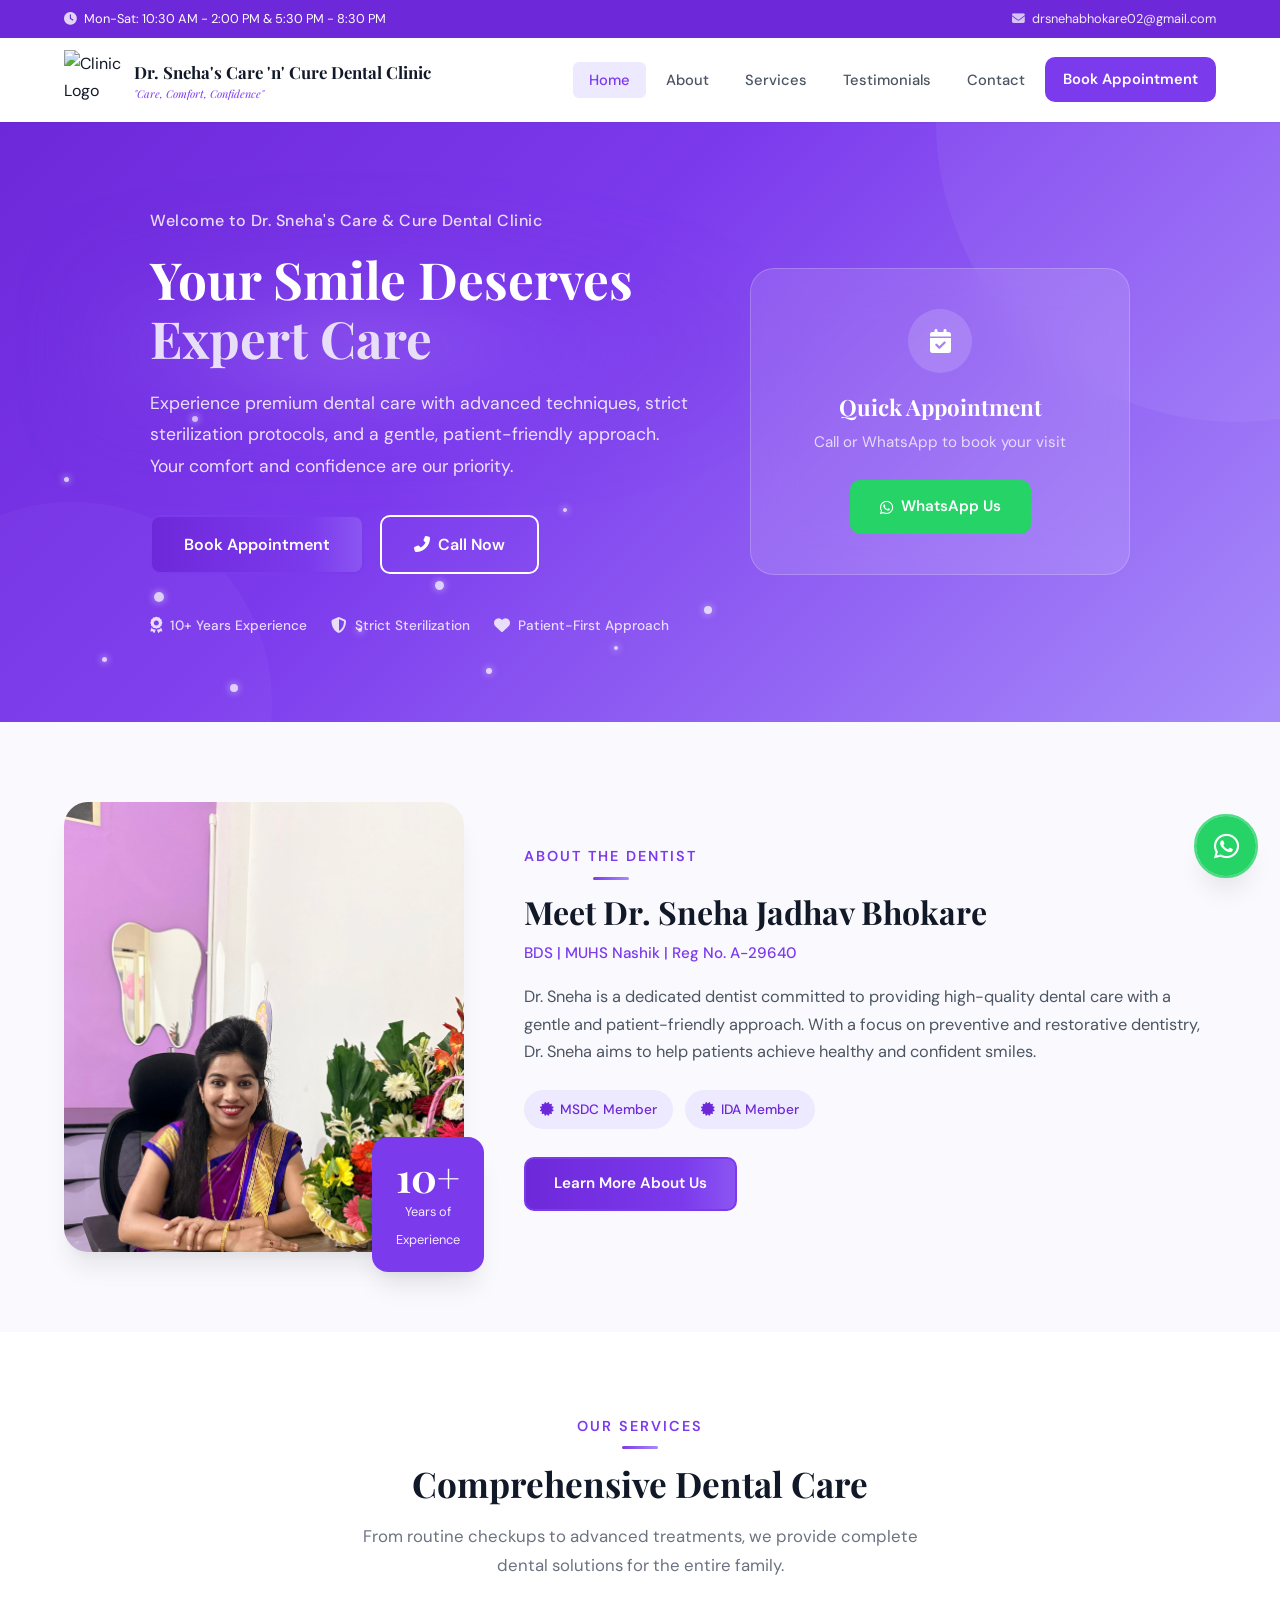
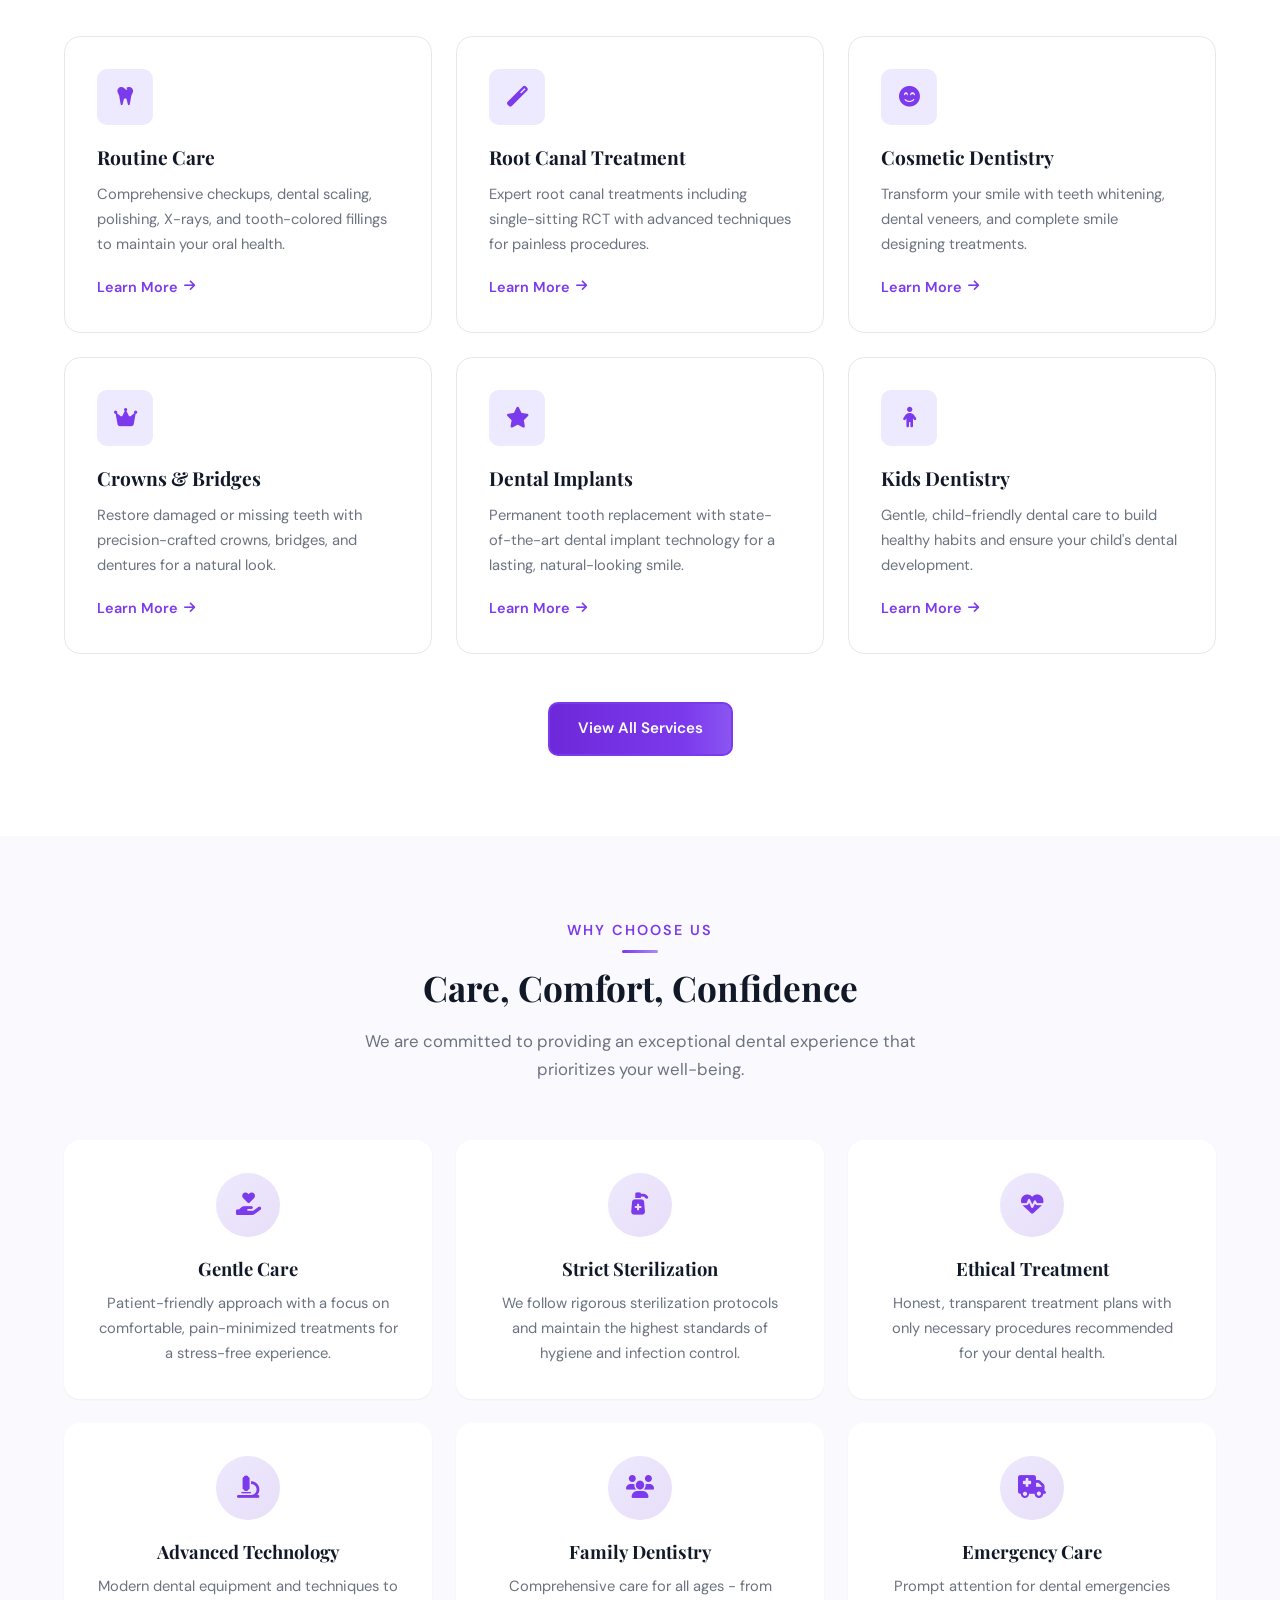
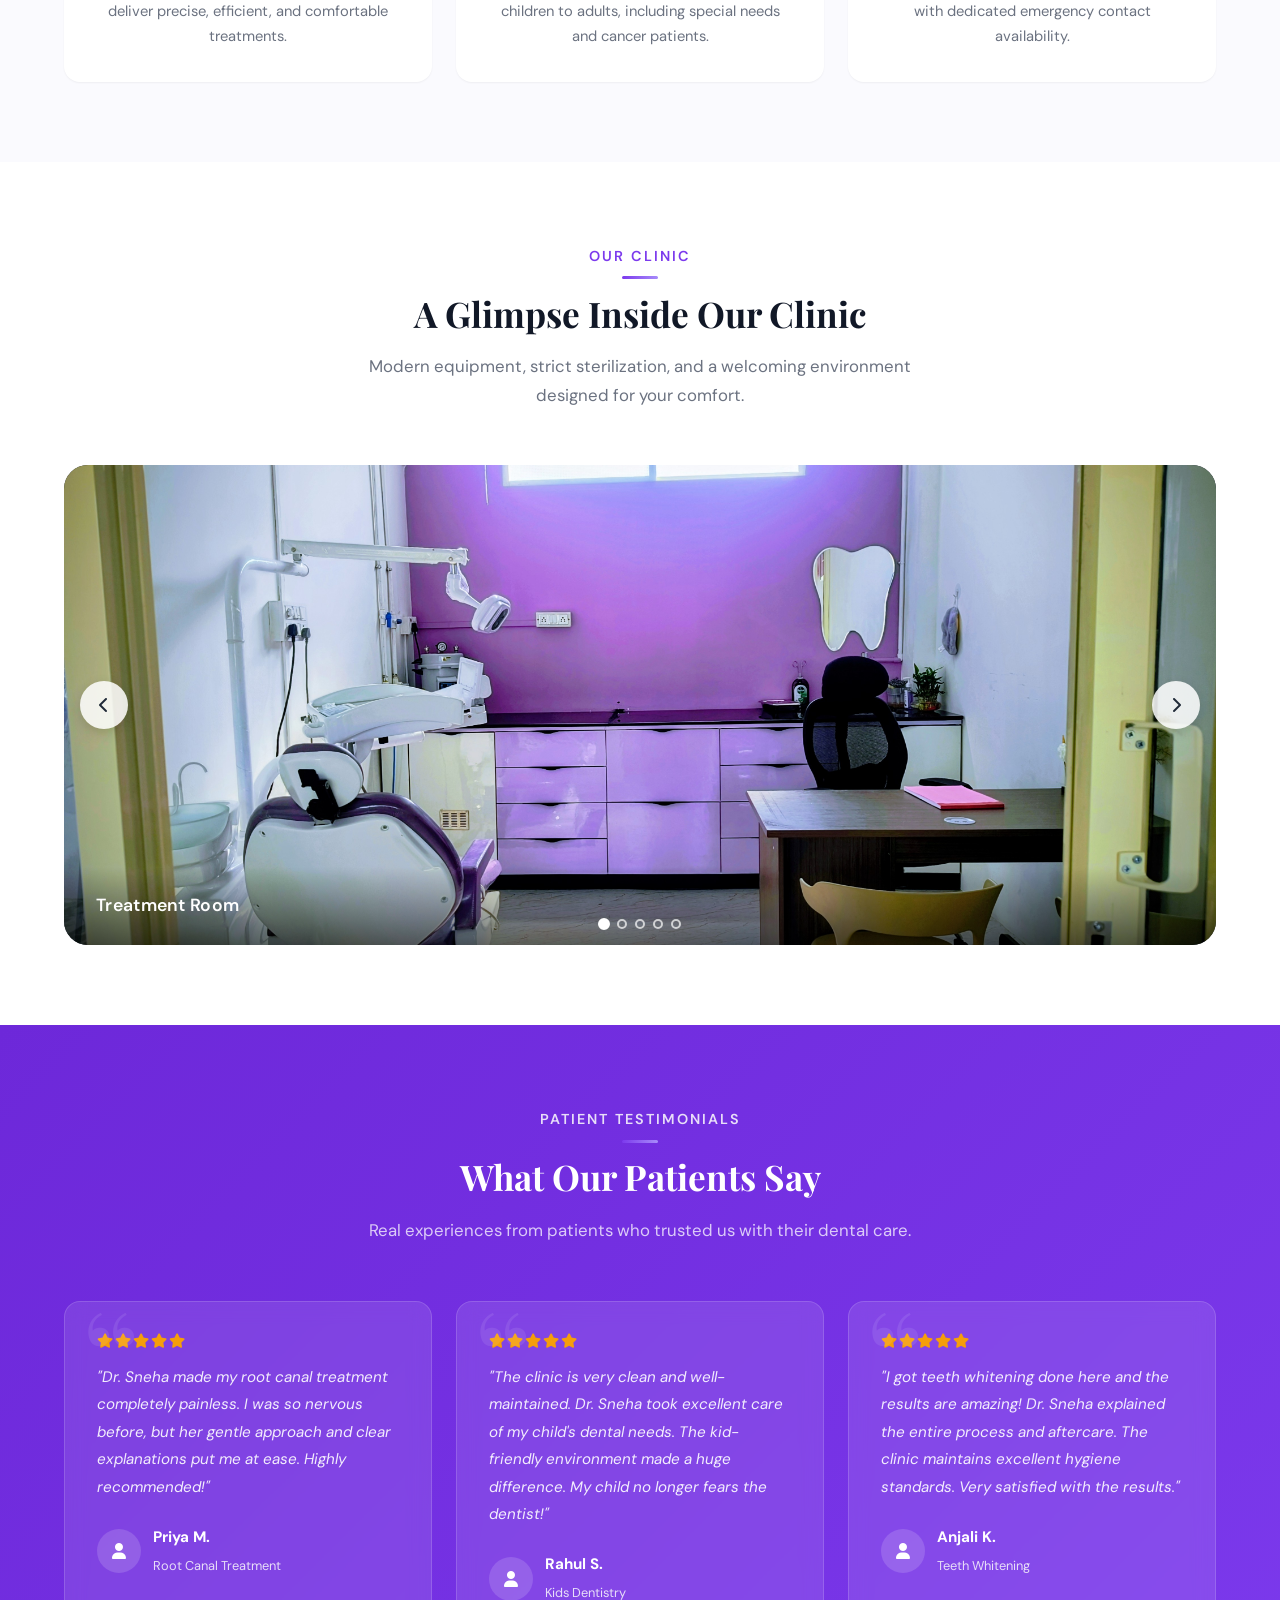
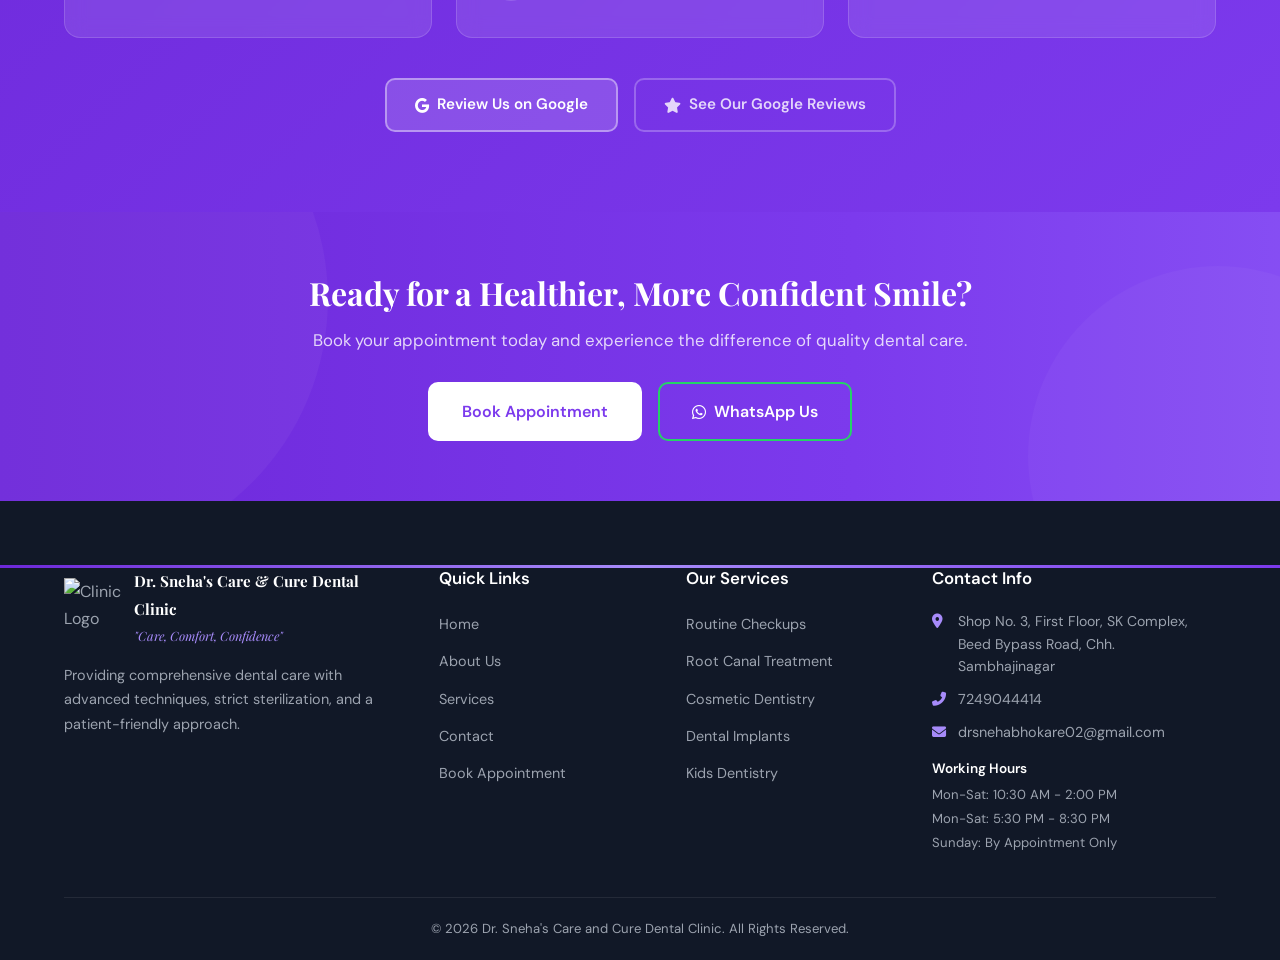
==== commit e4e0a225: "add animations in home page" ====
--- a/index.html
+++ b/index.html
@@ -13,7 +13,7 @@
     <title>Dr. Sneha's Care and Cure Dental Clinic | Care, Comfort, Confidence</title>
     <link rel="preconnect" href="https://fonts.googleapis.com">
     <link rel="preconnect" href="https://fonts.gstatic.com" crossorigin>
-    <link href="https://fonts.googleapis.com/css2?family=Playfair+Display:wght@400;500;600;700&family=Inter:wght@300;400;500;600;700&display=swap" rel="stylesheet">
+    <link href="https://fonts.googleapis.com/css2?family=Playfair+Display:ital,wght@0,400;0,500;0,600;0,700;1,400&family=DM+Sans:ital,wght@0,300;0,400;0,500;0,600;0,700;1,400&display=swap" rel="stylesheet">
     <link rel="stylesheet" href="https://cdnjs.cloudflare.com/ajax/libs/font-awesome/6.5.1/css/all.min.css">
     <link rel="stylesheet" href="css/styles.css">
     <style>
@@ -76,6 +76,11 @@
     <!-- Hero Section -->
     <section class="hero">
         <div class="hero-overlay"></div>
+        <div class="hero-particles" aria-hidden="true">
+            <span></span><span></span><span></span><span></span>
+            <span></span><span></span><span></span><span></span>
+            <span></span><span></span><span></span><span></span>
+        </div>
         <div class="container hero-content">
             <div class="hero-text">
                 <p class="hero-subtitle">Welcome to Dr. Sneha's Care &amp; Cure Dental Clinic</p>
--- a/css/styles.css
+++ b/css/styles.css
@@ -30,7 +30,7 @@
     --danger: #EF4444;
     --whatsapp: #25D366;
     --font-heading: 'Playfair Display', Georgia, serif;
-    --font-body: 'Inter', -apple-system, BlinkMacSystemFont, sans-serif;
+    --font-body: 'DM Sans', -apple-system, BlinkMacSystemFont, sans-serif;
     --shadow-sm: 0 1px 2px rgba(0, 0, 0, 0.05);
     --shadow: 0 4px 6px -1px rgba(0, 0, 0, 0.07), 0 2px 4px -2px rgba(0, 0, 0, 0.05);
     --shadow-md: 0 10px 15px -3px rgba(0, 0, 0, 0.08), 0 4px 6px -4px rgba(0, 0, 0, 0.05);
@@ -174,15 +174,19 @@
 }
 
 .logo-icon {
-    width: 44px;
-    height: 44px;
-    background: linear-gradient(135deg, var(--primary), var(--primary-light));
+    width: 60px;
+    height: 60px;
     border-radius: var(--radius);
     display: flex;
     align-items: center;
     justify-content: center;
-    color: var(--white);
-    font-size: 1.2rem;
+    flex-shrink: 0;
+}
+
+.logo-svg {
+    width: 100%;
+    height: 100%;
+    object-fit: contain;
 }
 
 .logo-name {
@@ -194,6 +198,17 @@
     white-space: nowrap;
 }
 
+.nav-motto {
+    display: block;
+    color: var(--primary);
+    font-family: var(--font-heading);
+    font-size: 0.68rem;
+    font-style: italic;
+    font-weight: 400;
+    line-height: 1.2;
+    white-space: nowrap;
+}
+
 .nav-links {
     display: flex;
     align-items: center;
@@ -219,9 +234,10 @@
 .btn-nav {
     background: var(--primary) !important;
     color: var(--white) !important;
-    padding: 10px 20px !important;
+    padding: 8px 16px !important;
     border-radius: var(--radius) !important;
     font-weight: 600 !important;
+    font-size: 0.92rem !important;
 }
 
 .btn-nav:hover {
@@ -952,6 +968,57 @@
     font-size: 0.8rem;
 }
 
+/* --- Google Review CTA --- */
+.google-review-cta {
+    display: flex;
+    justify-content: center;
+    gap: 16px;
+    margin-top: 40px;
+    flex-wrap: wrap;
+}
+
+.btn-google-review {
+    background: rgba(255, 255, 255, 0.15);
+    color: var(--white);
+    border: 2px solid rgba(255, 255, 255, 0.4);
+    padding: 12px 28px;
+    border-radius: var(--radius);
+    font-weight: 600;
+    font-size: 0.95rem;
+    display: inline-flex;
+    align-items: center;
+    gap: 8px;
+    transition: var(--transition);
+}
+
+.btn-google-review:hover {
+    background: var(--white);
+    color: var(--primary-dark);
+    border-color: var(--white);
+    transform: translateY(-2px);
+}
+
+.btn-google-reviews-see {
+    background: transparent;
+    color: rgba(255, 255, 255, 0.8);
+    border: 2px solid rgba(255, 255, 255, 0.25);
+    padding: 12px 28px;
+    border-radius: var(--radius);
+    font-weight: 600;
+    font-size: 0.95rem;
+    display: inline-flex;
+    align-items: center;
+    gap: 8px;
+    transition: var(--transition);
+}
+
+.btn-google-reviews-see:hover {
+    background: rgba(255, 255, 255, 0.1);
+    color: var(--white);
+    border-color: rgba(255, 255, 255, 0.5);
+    transform: translateY(-2px);
+}
+
 /* --- CTA Section --- */
 .cta-section {
     background: linear-gradient(135deg, var(--primary) 0%, var(--primary-dark) 100%);
@@ -1216,7 +1283,7 @@
 
 /* --- Services Detail Page --- */
 .service-detail-block {
-    padding: 60px 0;
+    padding: 64px 0;
     border-bottom: 1px solid var(--gray-200);
 }
 
@@ -1228,22 +1295,38 @@
     background: var(--off-white);
 }
 
+.service-detail-inner {
+    display: flex;
+    gap: 64px;
+    align-items: center;
+}
+
+.service-detail-block.alt .service-detail-inner {
+    flex-direction: row-reverse;
+}
+
+.service-detail-image {
+    flex: 0 0 420px;
+    height: 380px;
+    border-radius: 16px;
+    overflow: hidden;
+    box-shadow: var(--shadow-lg);
+}
+
+.service-detail-image img {
+    width: 100%;
+    height: 100%;
+    object-fit: cover;
+    display: block;
+    transition: transform 0.4s ease;
+}
+
+.service-detail-image:hover img {
+    transform: scale(1.04);
+}
+
 .service-detail-content {
-    max-width: 800px;
-    margin: 0 auto;
-}
-
-.service-detail-icon {
-    width: 64px;
-    height: 64px;
-    background: var(--primary-lightest);
-    border-radius: var(--radius-lg);
-    display: flex;
-    align-items: center;
-    justify-content: center;
-    color: var(--primary);
-    font-size: 1.5rem;
-    margin-bottom: 20px;
+    flex: 1;
 }
 
 .service-detail-content h2 {
@@ -1520,7 +1603,7 @@
 
 /* --- Map Section --- */
 .map-section {
-    padding: 60px 0 0;
+    padding: 60px 0 60px;
 }
 
 .map-title {
@@ -1537,6 +1620,11 @@
     border-radius: var(--radius-lg);
     overflow: hidden;
     box-shadow: var(--shadow-md);
+}
+
+.map-fallback {
+    text-align: center;
+    margin-top: 16px;
 }
 
 /* --- Footer --- */
@@ -1562,13 +1650,30 @@
 }
 
 .footer-logo .logo-icon {
-    background: var(--primary);
+    background: transparent;
 }
 
 .footer-logo .logo-name {
     color: var(--white);
     white-space: normal;
     font-size: 0.95rem;
+}
+
+.footer-logo .logo-tagline {
+    color: var(--white);
+    font-family: var(--font-heading);
+    font-size: 0.95rem;
+    font-weight: 700;
+    white-space: normal;
+}
+
+.footer-logo .logo-motto {
+    display: block;
+    color: var(--primary-light, #a78bfa);
+    font-family: var(--font-heading);
+    font-size: 0.8rem;
+    font-style: italic;
+    margin-top: 2px;
 }
 
 .footer-col p {
@@ -1815,8 +1920,8 @@
 
     /* Logo */
     .logo-icon {
-        width: 36px;
-        height: 36px;
+        width: 48px;
+        height: 48px;
         font-size: 1rem;
         border-radius: 8px;
     }
@@ -1850,9 +1955,9 @@
     }
 
     .nav-links a {
-        padding: 14px 16px;
+        padding: 8px 12px;
         width: 100%;
-        font-size: 0.95rem;
+        font-size: 0.88rem;
         border-radius: var(--radius-sm);
     }
 
@@ -2110,11 +2215,15 @@
         padding: 40px 0;
     }
 
-    .service-detail-icon {
-        width: 52px;
-        height: 52px;
-        font-size: 1.3rem;
-        margin-bottom: 16px;
+    .service-detail-inner {
+        flex-direction: column !important;
+        gap: 28px;
+    }
+
+    .service-detail-image {
+        flex: none;
+        width: 100%;
+        height: 260px;
     }
 
     .service-detail-content h2 {
@@ -2267,7 +2376,7 @@
 
     /* Map */
     .map-section {
-        padding: 40px 0 0;
+        padding: 40px 0 40px;
     }
 
     .map-title {
@@ -2460,5 +2569,556 @@
     .animate-ready {
         opacity: 1;
         transform: none;
-    }
-}
+        filter: none;
+    }
+
+    .hero-subtitle,
+    .hero h1,
+    .hero-description,
+    .hero-cta,
+    .hero-badges {
+        animation: none !important;
+        opacity: 1 !important;
+        filter: none !important;
+    }
+
+    .hero-card,
+    .hero::before,
+    .hero::after,
+    .cta-section {
+        animation: none !important;
+    }
+
+    .hero-text::before {
+        animation: none !important;
+    }
+
+    .hero-particles {
+        display: none;
+    }
+
+    .whatsapp-float::before,
+    .whatsapp-float::after {
+        animation: none !important;
+        display: none;
+    }
+}
+
+/* =====================================================
+   RICH MOTION & VISUAL ENHANCEMENTS
+   ===================================================== */
+
+/* ── KEYFRAME ANIMATIONS ── */
+
+@keyframes orbFloat1 {
+    0%, 100% { transform: translate(0, 0) scale(1); }
+    33%       { transform: translate(50px, -60px) scale(1.15); }
+    66%       { transform: translate(-30px, 30px) scale(0.92); }
+}
+
+@keyframes orbFloat2 {
+    0%, 100% { transform: translate(0, 0) scale(1); }
+    33%       { transform: translate(-60px, 40px) scale(1.12); }
+    66%       { transform: translate(35px, -45px) scale(1.2); }
+}
+
+@keyframes cardFloat {
+    0%, 100% { transform: translateY(0px) rotate(0deg); }
+    50%       { transform: translateY(-14px) rotate(0.3deg); }
+}
+
+@keyframes heroReveal {
+    from {
+        opacity: 0;
+        transform: translateY(28px);
+        filter: blur(8px);
+    }
+    to {
+        opacity: 1;
+        transform: translateY(0);
+        filter: blur(0);
+    }
+}
+
+@keyframes gradientShift {
+    0%, 100% { background-position: 0% 50%; }
+    50%       { background-position: 100% 50%; }
+}
+
+@keyframes ringPulse {
+    0%   { transform: scale(1); opacity: 0.65; }
+    100% { transform: scale(2.5); opacity: 0; }
+}
+
+@keyframes underlineReveal {
+    from { transform: scaleX(0); opacity: 0; }
+    to   { transform: scaleX(1); opacity: 1; }
+}
+
+@keyframes iconPop {
+    0%, 100% { transform: scale(1); }
+    40%       { transform: scale(1.2); }
+    70%       { transform: scale(0.93); }
+}
+
+@keyframes footerShimmer {
+    0%   { background-position: -200% center; }
+    100% { background-position: 200% center; }
+}
+
+/* ── HERO: TITLE GLOW AURA ── */
+
+@keyframes auraBreath {
+    0%, 100% { opacity: 0.55; transform: translateX(-50%) scale(1); }
+    50%       { opacity: 0.9;  transform: translateX(-50%) scale(1.18); }
+}
+
+@keyframes auraShift {
+    0%   { background-position: 0% 50%; }
+    50%  { background-position: 100% 50%; }
+    100% { background-position: 0% 50%; }
+}
+
+@keyframes particleRise {
+    0%   { transform: translateY(0) translateX(0) scale(0.6);  opacity: 0; }
+    10%  { opacity: 1; }
+    85%  { opacity: 0.7; }
+    100% { transform: translateY(-340px) translateX(var(--drift, 20px)) scale(1); opacity: 0; }
+}
+
+/* Glowing aura blob behind the h1 */
+.hero-text {
+    position: relative;
+}
+
+.hero-text > * {
+    position: relative;
+    z-index: 1;
+}
+
+.hero-text::before {
+    content: '';
+    position: absolute;
+    top: 5%;
+    left: 50%;
+    transform: translateX(-50%);
+    width: 680px;
+    height: 220px;
+    background: radial-gradient(ellipse at 40% 55%,
+        rgba(196, 167, 252, 0.28) 0%,
+        rgba(139, 92, 246, 0.18) 35%,
+        rgba(109, 40, 217, 0.10) 60%,
+        transparent 75%
+    );
+    filter: blur(32px);
+    animation: auraBreath 5s ease-in-out infinite;
+    pointer-events: none;
+    z-index: 0;
+}
+
+/* Floating particles container */
+.hero-particles {
+    position: absolute;
+    inset: 0;
+    overflow: hidden;
+    pointer-events: none;
+    z-index: 0;
+}
+
+/* All particles share base styles */
+.hero-particles span {
+    position: absolute;
+    display: block;
+    border-radius: 50%;
+    background: rgba(255, 255, 255, 0.75);
+    box-shadow: 0 0 6px 2px rgba(196, 167, 252, 0.5);
+    animation: particleRise linear infinite;
+}
+
+/* Individually positioned & timed particles, clustered left-of-center (title zone) */
+.hero-particles span:nth-child(1)  { width: 5px;  height: 5px;  left: 8%;  bottom: 10%; animation-duration: 9s;  animation-delay: 0s;    --drift:  18px; }
+.hero-particles span:nth-child(2)  { width: 8px;  height: 8px;  left: 18%; bottom: 5%;  animation-duration: 12s; animation-delay: 1.5s;  --drift: -24px; }
+.hero-particles span:nth-child(3)  { width: 4px;  height: 4px;  left: 28%; bottom: 15%; animation-duration: 7s;  animation-delay: 3s;    --drift:  12px; }
+.hero-particles span:nth-child(4)  { width: 6px;  height: 6px;  left: 38%; bottom: 8%;  animation-duration: 11s; animation-delay: 0.8s;  --drift: -16px; }
+.hero-particles span:nth-child(5)  { width: 10px; height: 10px; left: 12%; bottom: 20%; animation-duration: 14s; animation-delay: 4.5s;  --drift:  30px; }
+.hero-particles span:nth-child(6)  { width: 4px;  height: 4px;  left: 48%; bottom: 12%; animation-duration: 8s;  animation-delay: 2s;    --drift: -10px; }
+.hero-particles span:nth-child(7)  { width: 7px;  height: 7px;  left: 22%; bottom: 30%; animation-duration: 10s; animation-delay: 6s;    --drift:  20px; }
+.hero-particles span:nth-child(8)  { width: 5px;  height: 5px;  left: 5%;  bottom: 40%; animation-duration: 13s; animation-delay: 1s;    --drift: -22px; }
+.hero-particles span:nth-child(9)  { width: 9px;  height: 9px;  left: 34%; bottom: 22%; animation-duration: 9s;  animation-delay: 7s;    --drift:  14px; }
+.hero-particles span:nth-child(10) { width: 4px;  height: 4px;  left: 44%; bottom: 35%; animation-duration: 11s; animation-delay: 3.5s;  --drift: -18px; }
+.hero-particles span:nth-child(11) { width: 6px;  height: 6px;  left: 15%; bottom: 50%; animation-duration: 15s; animation-delay: 5s;    --drift:  26px; }
+.hero-particles span:nth-child(12) { width: 8px;  height: 8px;  left: 55%; bottom: 18%; animation-duration: 10s; animation-delay: 9s;    --drift: -20px; }
+
+/* ── HERO: ANIMATED BACKGROUND ORBS ── */
+
+.hero::before {
+    animation: orbFloat1 14s ease-in-out infinite;
+}
+
+.hero::after {
+    animation: orbFloat2 18s ease-in-out infinite;
+}
+
+/* ── HERO: STAGGERED TEXT REVEAL ── */
+
+.hero-subtitle {
+    opacity: 0;
+    animation: heroReveal 0.9s cubic-bezier(0.16, 1, 0.3, 1) forwards;
+    animation-delay: 0.1s;
+}
+
+.hero h1 {
+    opacity: 0;
+    animation: heroReveal 0.9s cubic-bezier(0.16, 1, 0.3, 1) forwards;
+    animation-delay: 0.28s;
+}
+
+.hero-description {
+    opacity: 0;
+    animation: heroReveal 0.9s cubic-bezier(0.16, 1, 0.3, 1) forwards;
+    animation-delay: 0.44s;
+}
+
+.hero-cta {
+    opacity: 0;
+    animation: heroReveal 0.9s cubic-bezier(0.16, 1, 0.3, 1) forwards;
+    animation-delay: 0.58s;
+}
+
+.hero-badges {
+    opacity: 0;
+    animation: heroReveal 0.9s cubic-bezier(0.16, 1, 0.3, 1) forwards;
+    animation-delay: 0.72s;
+}
+
+/* ── HERO CARD: FLOATING ── */
+
+.hero-card {
+    animation: cardFloat 5.5s ease-in-out infinite;
+}
+
+/* ── NAVBAR: GLASSMORPHISM ON SCROLL ── */
+
+.navbar.scrolled {
+    background: rgba(255, 255, 255, 0.82) !important;
+    backdrop-filter: blur(24px) saturate(160%);
+    -webkit-backdrop-filter: blur(24px) saturate(160%);
+    box-shadow: 0 2px 28px rgba(124, 58, 237, 0.1), 0 1px 4px rgba(0, 0, 0, 0.06) !important;
+    border-bottom: 1px solid rgba(124, 58, 237, 0.1);
+}
+
+/* ── BUTTONS: PRIMARY SHIMMER ── */
+
+.btn-primary {
+    background-image: linear-gradient(
+        90deg,
+        var(--primary-dark) 0%,
+        var(--primary) 30%,
+        var(--primary-light) 60%,
+        var(--primary) 80%,
+        var(--primary-dark) 100%
+    );
+    background-size: 250% auto;
+    transition: background-position 0.65s ease, transform 0.3s ease, box-shadow 0.3s ease, border-color 0.3s ease;
+}
+
+.btn-primary:hover {
+    background-position: right center;
+    transform: translateY(-3px);
+    box-shadow: 0 14px 36px -4px rgba(124, 58, 237, 0.42);
+    color: var(--white);
+}
+
+/* ── SERVICE CARDS: RICH HOVER & GLOW ── */
+
+.service-card {
+    position: relative;
+    overflow: hidden;
+}
+
+.service-card::after {
+    content: '';
+    position: absolute;
+    inset: 0;
+    border-radius: var(--radius-lg);
+    background: linear-gradient(135deg, rgba(124, 58, 237, 0.05) 0%, transparent 65%);
+    opacity: 0;
+    transition: opacity 0.45s ease;
+    pointer-events: none;
+    z-index: 0;
+}
+
+.service-card > * {
+    position: relative;
+    z-index: 1;
+}
+
+.service-card:hover {
+    border-color: rgba(124, 58, 237, 0.28);
+    box-shadow: 0 24px 52px -8px rgba(124, 58, 237, 0.2), 0 8px 20px -4px rgba(124, 58, 237, 0.1);
+    transform: translateY(-8px);
+}
+
+.service-card:hover::after {
+    opacity: 1;
+}
+
+.service-icon {
+    transition: background 0.3s ease, color 0.3s ease, transform 0.4s cubic-bezier(0.34, 1.56, 0.64, 1), box-shadow 0.3s ease;
+}
+
+.service-card:hover .service-icon {
+    background: var(--primary);
+    color: var(--white);
+    transform: scale(1.12);
+    box-shadow: 0 8px 24px rgba(124, 58, 237, 0.32);
+    animation: iconPop 0.4s ease;
+}
+
+/* ── WHY-US CARDS: SPRING HOVER ── */
+
+.why-us-card {
+    border: 1px solid rgba(0, 0, 0, 0);
+    transition: all 0.4s cubic-bezier(0.34, 1.56, 0.64, 1);
+}
+
+.why-us-card:hover {
+    border-color: rgba(124, 58, 237, 0.14);
+    box-shadow: 0 20px 44px -8px rgba(124, 58, 237, 0.16);
+    transform: translateY(-6px);
+}
+
+.why-us-icon {
+    transition: transform 0.4s cubic-bezier(0.34, 1.56, 0.64, 1), box-shadow 0.3s ease;
+}
+
+.why-us-card:hover .why-us-icon {
+    transform: scale(1.12);
+    box-shadow: 0 8px 24px rgba(124, 58, 237, 0.22);
+}
+
+/* ── TESTIMONIALS: QUOTE DECORATION & HOVER ── */
+
+.testimonial-card {
+    position: relative;
+    overflow: hidden;
+    transition: transform 0.35s ease, background 0.35s ease, box-shadow 0.35s ease;
+}
+
+.testimonial-card::before {
+    content: '\201C';
+    position: absolute;
+    top: -12px;
+    left: 18px;
+    font-family: var(--font-heading);
+    font-size: 7.5rem;
+    line-height: 1;
+    color: rgba(255, 255, 255, 0.09);
+    pointer-events: none;
+    font-style: normal;
+    font-weight: 700;
+    transition: color 0.35s ease;
+}
+
+.testimonial-card:hover {
+    transform: translateY(-5px);
+    background: rgba(255, 255, 255, 0.16);
+    box-shadow: 0 24px 48px rgba(0, 0, 0, 0.18);
+}
+
+.testimonial-card:hover::before {
+    color: rgba(255, 255, 255, 0.16);
+}
+
+/* ── CTA SECTION: ANIMATED GRADIENT ── */
+
+.cta-section {
+    background: linear-gradient(270deg, #3B0FA3, #5B21B6, #6D28D9, #7C3AED, #9061F9, #7C3AED, #6D28D9);
+    background-size: 400% 400%;
+    animation: gradientShift 10s ease infinite;
+    position: relative;
+    overflow: hidden;
+}
+
+.cta-section::before {
+    content: '';
+    position: absolute;
+    top: -60%;
+    left: -15%;
+    width: 520px;
+    height: 520px;
+    background: rgba(255, 255, 255, 0.04);
+    border-radius: 50%;
+    animation: orbFloat1 16s ease-in-out infinite;
+    pointer-events: none;
+}
+
+.cta-section::after {
+    content: '';
+    position: absolute;
+    bottom: -50%;
+    right: -10%;
+    width: 380px;
+    height: 380px;
+    background: rgba(255, 255, 255, 0.03);
+    border-radius: 50%;
+    animation: orbFloat2 20s ease-in-out infinite;
+    pointer-events: none;
+}
+
+.cta-content {
+    position: relative;
+    z-index: 1;
+}
+
+/* ── FOOTER: GRADIENT TOP ACCENT ── */
+
+.footer::before {
+    content: '';
+    display: block;
+    height: 3px;
+    background: linear-gradient(90deg, var(--primary-dark), var(--primary-light), var(--primary), var(--primary-light), var(--primary-dark));
+    background-size: 200% auto;
+    animation: footerShimmer 6s linear infinite;
+}
+
+/* ── WHATSAPP: DOUBLE PULSE RING ── */
+
+.whatsapp-float::before,
+.whatsapp-float::after {
+    content: '';
+    position: absolute;
+    inset: -2px;
+    border-radius: 50%;
+    border: 2.5px solid rgba(37, 211, 102, 0.55);
+    animation: ringPulse 2.8s cubic-bezier(0.4, 0, 0.6, 1) infinite;
+}
+
+.whatsapp-float::after {
+    animation-delay: 1.4s;
+}
+
+/* ── SECTION LABEL: ANIMATED UNDERLINE ── */
+
+.section-label {
+    display: inline-block;
+}
+
+.section-label::after {
+    content: '';
+    display: block;
+    width: 36px;
+    height: 2.5px;
+    background: linear-gradient(90deg, var(--primary), var(--primary-light));
+    margin: 8px auto 0;
+    border-radius: 2px;
+    transform-origin: center;
+    animation: underlineReveal 0.7s cubic-bezier(0.16, 1, 0.3, 1) both;
+}
+
+/* ── SCROLL ANIMATIONS: BLUR + TRANSLATE ── */
+
+.animate-ready {
+    opacity: 0;
+    transform: translateY(36px);
+    filter: blur(4px);
+    transition:
+        opacity 0.72s cubic-bezier(0.16, 1, 0.3, 1),
+        transform 0.72s cubic-bezier(0.16, 1, 0.3, 1),
+        filter 0.72s cubic-bezier(0.16, 1, 0.3, 1);
+}
+
+.animate-in {
+    opacity: 1;
+    transform: translateY(0);
+    filter: blur(0);
+}
+
+/* ── EXPERIENCE BADGE: SPRING HOVER ── */
+
+.experience-badge {
+    transition: transform 0.4s cubic-bezier(0.34, 1.56, 0.64, 1), box-shadow 0.3s ease;
+    cursor: default;
+}
+
+.experience-badge:hover {
+    transform: scale(1.1) rotate(-2deg);
+    box-shadow: 0 18px 44px rgba(124, 58, 237, 0.45);
+}
+
+/* ── DOCTOR PHOTO: ZOOM ON HOVER ── */
+
+.doctor-photo {
+    transition: transform 0.8s cubic-bezier(0.25, 0.46, 0.45, 0.94);
+}
+
+.doctor-image-wrapper:hover .doctor-photo {
+    transform: scale(1.04);
+}
+
+/* ── MEMBERSHIP TAGS: HOVER FILL ── */
+
+.tag {
+    transition: background 0.3s ease, color 0.3s ease, transform 0.3s ease, box-shadow 0.3s ease;
+    cursor: default;
+}
+
+.tag:hover {
+    background: var(--primary);
+    color: var(--white);
+    transform: translateY(-2px);
+    box-shadow: 0 6px 18px rgba(124, 58, 237, 0.28);
+}
+
+/* ── CONTACT CARD: ICON GLOW ── */
+
+.contact-card-icon {
+    transition: background 0.3s ease, color 0.3s ease, transform 0.35s cubic-bezier(0.34, 1.56, 0.64, 1);
+}
+
+.contact-card:hover .contact-card-icon {
+    background: var(--primary);
+    color: var(--white);
+    transform: scale(1.1);
+}
+
+/* ── SERVICE LINK: WIDER ARROW GAP ── */
+
+.service-link {
+    transition: gap 0.3s ease, color 0.3s ease;
+}
+
+.service-link:hover {
+    gap: 10px;
+}
+
+/* ── HERO CARD ICON: GLOW ── */
+
+.hero-card-icon {
+    transition: transform 0.4s ease, background 0.4s ease, box-shadow 0.4s ease;
+}
+
+.hero-card:hover .hero-card-icon {
+    transform: scale(1.12);
+    background: rgba(255, 255, 255, 0.25);
+    box-shadow: 0 8px 28px rgba(255, 255, 255, 0.22);
+}
+
+/* ── GALLERY: COLORED HOVER BUTTONS ── */
+
+.gallery-btn:hover {
+    background: var(--white);
+    color: var(--primary);
+    transform: translateY(-50%) scale(1.12);
+    box-shadow: 0 8px 28px rgba(0, 0, 0, 0.22);
+}
+
+/* ── ABOUT IMAGE: PERSPECTIVE TILT ── */
+
+.about-preview-image {
+    transition: transform 0.5s ease;
+}
+
+.about-preview-image:hover {
+    transform: perspective(1200px) rotateY(2deg) rotateX(-1deg);
+}
